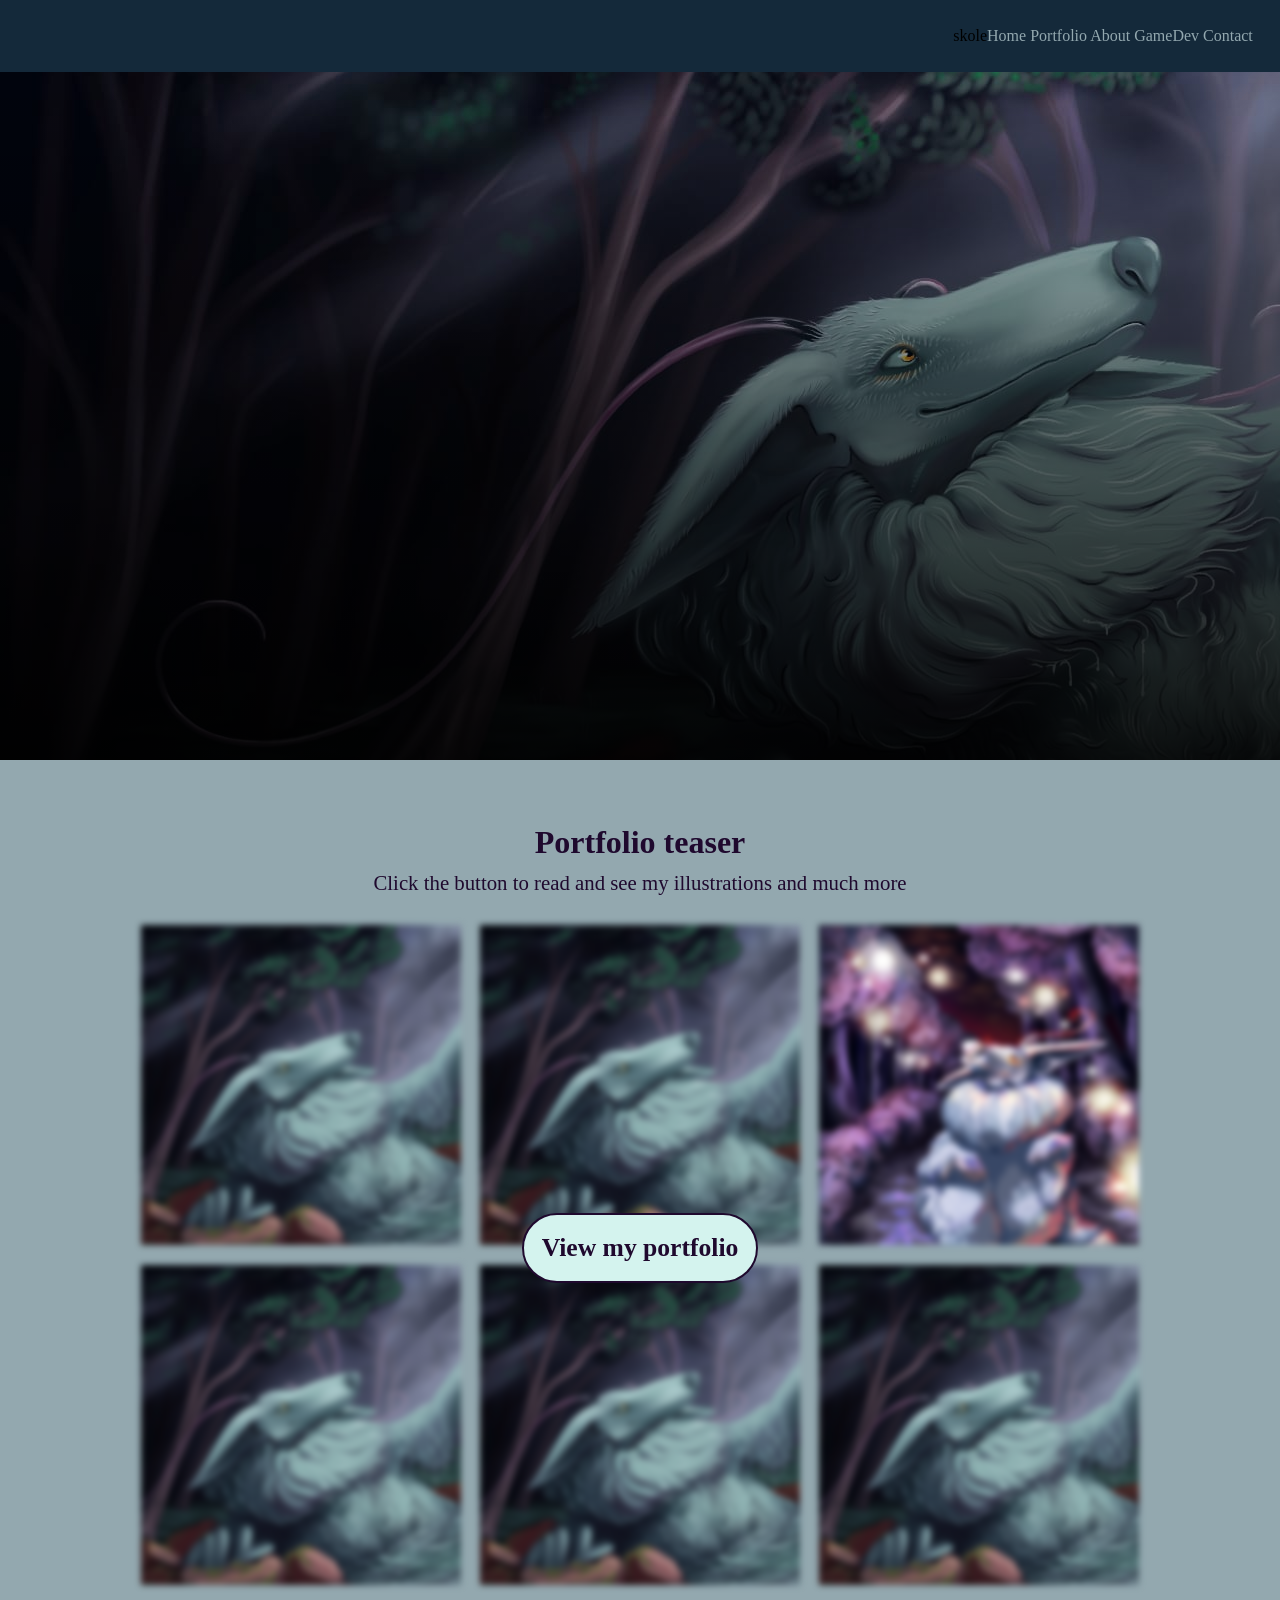
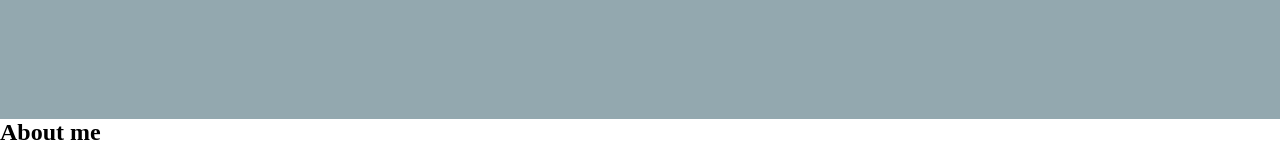
==== index.html @ 154c11fb "Merge remote-tracking branch 'origin/main' # Conflicts: #	index.html" ====
<!DOCTYPE html>
<html lang="en">

<head>
    <meta charset="UTF-8">
    <meta name="viewport" content="width=device-width, initial-scale=1.0">

    <title>Moijs.art</title>

    <link rel="icon" type="image/svg" href="assets/round-logo.svg">
    <link rel="stylesheet" href="stylesheet-index.css">
</head>

<body>


    <header>
<!--        <a href="index.html">-->
<!--            <img class="logo" src="assets/moijs.art%20logo%202.svg" alt="logo">-->
<!--        </a>-->
        <button class="burger" id="burger" aria-label="Open navigation">
            ☰
        </button>
<p>skole</p>
        <nav class="nav" id="nav">
            <a href="index.html">Home</a>
            <a href="portfolio.html">Portfolio</a>
            <a href="#about">About</a>
            <a href="#Dev">GameDev</a>
            <a href="#contact">Contact</a>
        </nav>
    </header>

<main>
    <section class="hero">
        <img class="hero-image" src="assets/møjs%202.jpg" alt="placeholder">
        <div class="hero-intro">
            <h1>Moijs.art</h1>

            <p>
                Quisque feugiat quam sit amet tortor auctor sodales.
                Nullam sit amet ultricies ex. Vivamus metus sapien,
                interdum a eros non, efficitur semper sapien.
                Etiam sagittis quam odio, eget vulputate nibh hendrerit at.
            </p>
        </div>

    </section>

    <section class="portfolio-container">
            <h2>Portfolio teaser</h2>
            <p>Click the button to read and see my illustrations and much more</p>



        <section class="portfolio-teaser">
                <img src="assets/møjs%202.jpg" alt="billede">
                <img src="assets/møjs%202.jpg" alt="billede">
                <img src="assets/møjs%201.jpg" alt="billede">
                <img src="assets/møjs%202.jpg" alt="billede">
                <img src="assets/møjs%202.jpg" alt="billede">
                <img src="assets/møjs%202.jpg" alt="billede">


        </section>
        <div class="grid-blur-overlay"></div>
        <a href="portfolio.html">
        <button class="portfolio-more">View my portfolio</button>
        </a>
    </section>



    <section>
        <h2>About me</h2>
    </section>
</main>

<script src="js.js"></script>

</body>
</html>
---- stylesheet-index.css ----
:root{
    --primary-nav-color: #d0ece9;
    --light-bg-color: #93a8af;
    --primary-tekst-color: #c4e3e0;
    --primary-hover-color: #ef9536;
    --primary-dark-tekst-color: #1f092e;
    --dark-bg-color: #14293a;
}
* {
    margin: 0;
    padding: 0;
    box-sizing: border-box;
}
body{
    overflow-x: hidden;
    width: 100%;
}

/*header {*/
/*    min-height: 2rem;*/

/*    !*position: sticky;*!*/

/*    top: 0;*/
/*    z-index: 10;*/

/*    gap: clamp(1rem, 2.5vw, 2.5rem);*/
/*    display: flex;*/
/*    justify-content: space-between;*/
/*    align-items: center;*/

/*    padding: 0 2rem;*/
/*    background-color: #14293a;*/
/*}*/

/*.logo{*/
/*    display: flex;*/
/*    justify-self: center;*/

/*    width: 8vw;*/
/*    transition: opacity 0.3s ease;*/
/*    */
/*}*/
/*.logo:hover {*/
/*    filter: drop-shadow(0 0 2px rgb(193, 6, 193));*/
/*}*/

    /*nav {*/
    /*    gap: 2rem;*/
    /*    padding: 2rem;*/
    /*}*/

    /*nav a {*/

    /*    min-width: 2rem;*/
    /*    height: 50%;*/

    /*    color: var(--primary-tekst-color);*/
    /*    text-decoration: none;*/
    /*    font-size: clamp(18px, 5vw, 30px);*/
    /*    font-family: Gaegu;*/
    /*}*/
    /*.nav a:hover {*/
    /*    color: var(--primary-hover-color);*/
    /*    transform: scale(1.2);*/
    /*}*/
header{
    display: flex;
    justify-content: end;
    align-items: center;

    background-color: var(--dark-bg-color);
    padding: 1.7rem;
}
.nav a{
    text-decoration: none;
    color: #93a8af;
}
    .burger {
        display: none;

        border: none;
        background: transparent;

        padding: 0.5rem;

        font-size: clamp(25px, 6vw, 40px);
        color: var(--primary-dark-tekst-color);

        cursor: pointer;
    }

.hero {
    position: relative;
    overflow: hidden;

    display: flex;
    align-items: center;

    height: 43rem;
}
.hero::before {
    content: "";
    position: absolute;
    inset: 0;
    background: linear-gradient(
            to top,
            rgba(0, 0, 0, 0.91),
            rgba(0, 0, 0, 0.51),
            transparent
    );
}
.hero{
    background-image: url("assets/møjs 2.jpg");

    width: 100%;
    background-position: center;
    background-size: cover;
    background-attachment: fixed;

}

    .hero-intro {

        z-index: 2;
        max-width: 700px;

        display: flex;
        flex-direction: column;
        margin-top: 25%;
        margin-left: 2rem;
    }

    .hero-intro h1 {
        font-family: "Gaegu";
        font-size: clamp(35px, 10vw, 100px);
        color: var(--primary-tekst-color);
    }

    .hero-intro p {
        padding: 1rem 0 2rem 0;
        font-size: clamp(15px, 1.5vw, 50px);
        color: var(--primary-tekst-color);
        font-family: Tahoma;
    }

.portfolio-container {
    position: relative;
    display: flex;
    flex-direction: column;
    align-items: center;
    background-color: var(--light-bg-color);

    padding: clamp(1rem, 5vw, 5rem);

    z-index: 2;
}
.portfolio-container h2 {
    display: block;
    font-size: 2em;
    margin: 0 0 10px 0;

    font-family: Tahoma;
    color: var(--primary-dark-tekst-color);
}
.portfolio-container p {
    margin: 0 0 30px 0;
    font-size: 1.3em;
    color: var(--primary-dark-tekst-color);
    font-family: Gaegu;
}
    .portfolio-teaser {
        display: grid;

        filter: blur(3px);

        grid-template-columns: repeat(3, minmax(0, 1fr));
        width: min(78vw, 1200px);
        gap: clamp(0.5rem, 1.5vw, 1.5rem);
    }

    .portfolio-teaser img {
        display: flex;
        flex-wrap: wrap;

        aspect-ratio: 1 / 1;

        width: 100%;
        height: 100%;
        object-fit: cover;
        grid-column: span 1;
    }
.portfolio-more{
    position: relative;
    bottom: 29vw;

    color: var(--primary-dark-tekst-color);
    background-color: #d4f3ee;

    font-size: clamp(1rem, 2vw, 2rem);
    font-family: Tahoma;
    font-weight: bold;

    padding: clamp(1rem, 2vh, 2rem);
    border-radius: 50px;
    border: 2px solid rgb(31, 9, 46);

    cursor: pointer;
}
.portfolio-more:hover{
    transform: scale(1.1);
    transition: transform 0.2s ease;
    color: var(--primary-hover-color);
}

.fill-about{
    background-color: var(--dark-bg-color);
}

.about-container{
    position: relative;
    display: grid;
    grid-template-columns: repeat(2, minmax(0, 1fr));
    width: min(100vw);

    padding: clamp(1rem, 5vw, 10rem);
    border-color: var(--dark-bg-color);
    place-items: center;

    z-index: 5;
}
.about-container img{
    height: clamp(70px, 25vw, 500px);
    margin: 2rem;
 }
.about-me {
    align-self: start;
}

.about-me h2{
    font-size: 3vw;
    font-family: Tahoma;
    text-align: center;
    margin-bottom: 2rem;

    color: var(--primary-nav-color);
}
.about-me p{
    font-size: 2vw;
}

/*Mobil*/
@media (max-width: 600px) {
    header {
        position: sticky;
        top: 0;
    }

    .burger {
        display: block;
        color: var(--primary-tekst-color);

    }

    .nav {
        display: none;

        position: absolute;
        top: 100%;
        right: 0;

        flex-direction: column;
        gap: 0;

        width: 3rem;
        padding: 0.5rem;

        background-color: var(--dark-bg-color);
    }

    .nav.active {
        display: flex;
        padding: 15px;
        border-radius: 100px 0 100px 100px;
    }

    .nav a {
        width: 100%;
        padding: 0.75rem;
        margin: 2px 0;
    }
    .nav a:hover {
        background-color: transparent;
        color: var(--primary-hover-color);
        transform: scale(1.5);
    }

    .hero{
    }

    .hero-intro p{
        padding: 1rem 1.5rem 2.5rem 0;
        font-size: clamp(10px, 5vw, 20px);
    }
    .portfolio-container h2{
        margin: 30px 0 10px 0;
        text-align: center;
    }
    .portfolio-teaser{
        grid-template-columns: 1fr 1fr;
        grid-template-rows: auto;
        width: 100%;
        gap: 10px;
    }
    .portfolio-container p{
        text-align: center;
    }

    .portfolio-more{
        position: relative;
        bottom: 72vw;
        font-size: 5vw;
        padding: 15px 25px;
    }
}

/*TABLET AND UP*/
@media (min-width: 601px) and (max-width: 900px){


}
@media (min-width: 900px) and (max-width: 1050px){

}
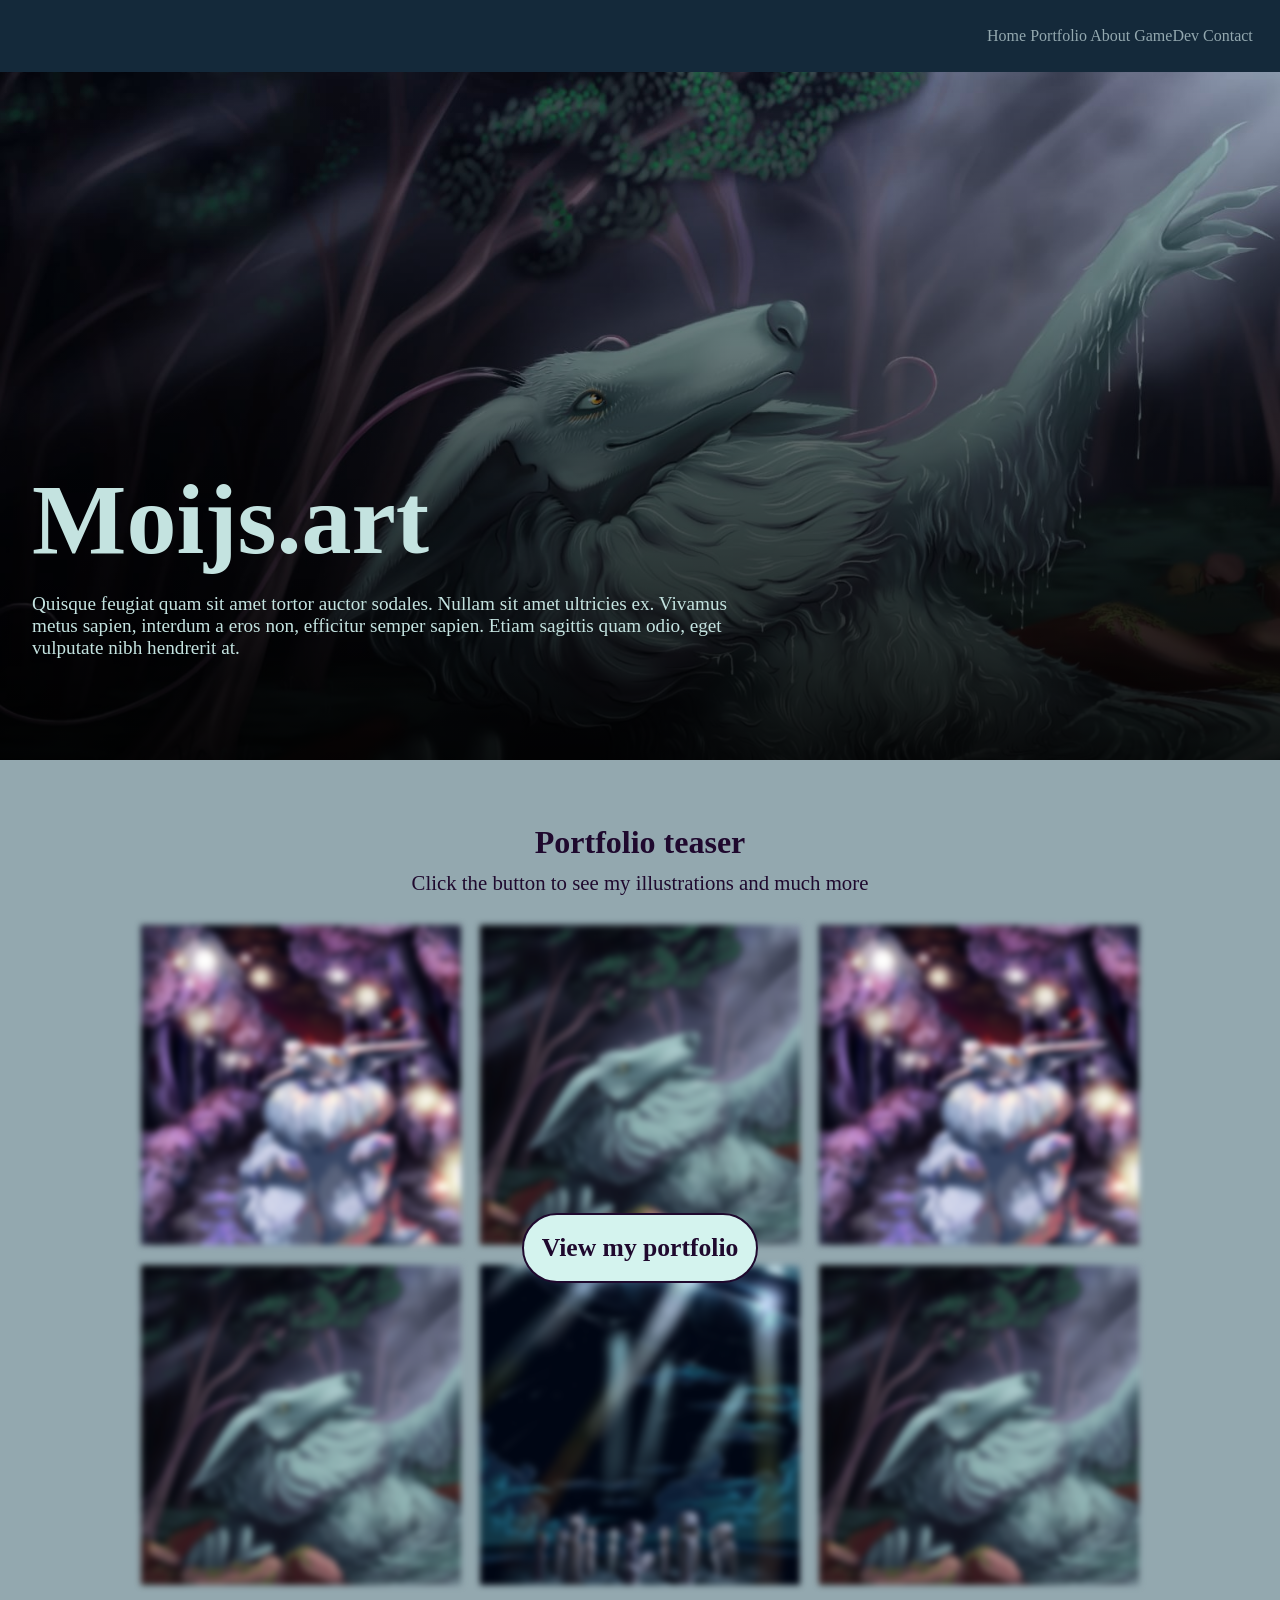
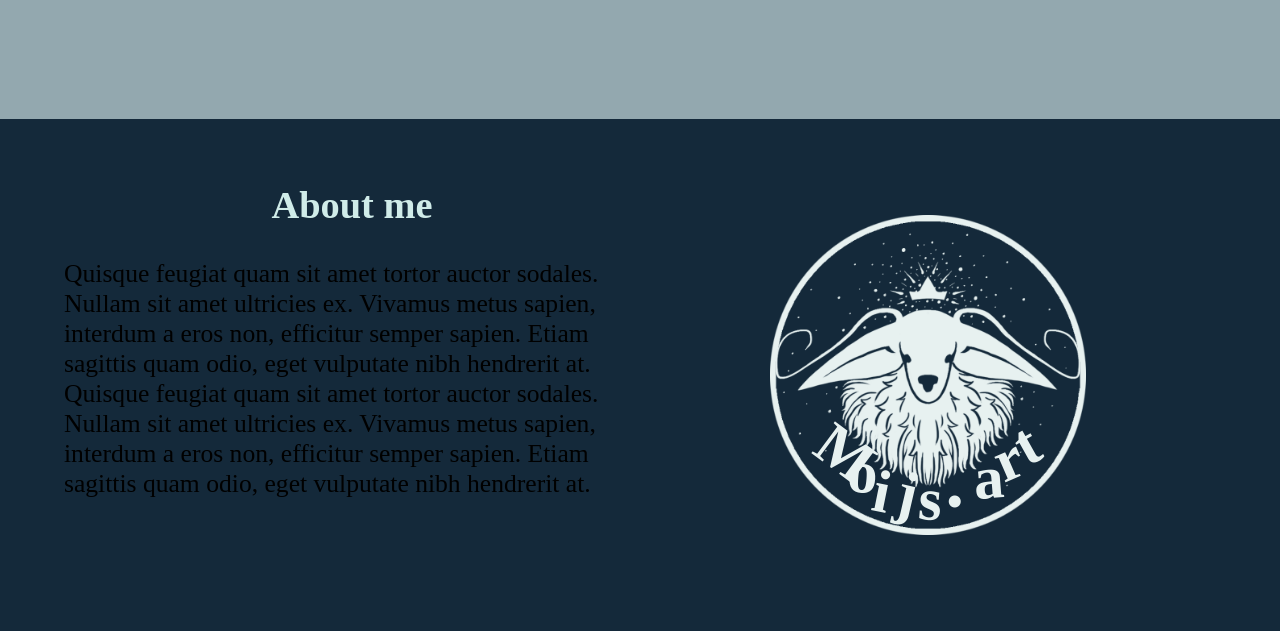
==== commit 8633b22b: "fixed it - restart fra hero og header" ====
--- a/index.html
+++ b/index.html
@@ -7,33 +7,33 @@
 
     <title>Moijs.art</title>
 
-    <link rel="icon" type="image/svg" href="assets/round-logo.svg">
+    <link rel="icon" type="image/svg" href="assets/moijs.art%20logo%202.svg">
     <link rel="stylesheet" href="stylesheet-index.css">
 </head>
 
 <body>
 
 
-    <header>
-<!--        <a href="index.html">-->
-<!--            <img class="logo" src="assets/moijs.art%20logo%202.svg" alt="logo">-->
-<!--        </a>-->
-        <button class="burger" id="burger" aria-label="Open navigation">
-            ☰
-        </button>
-<p>skole</p>
-        <nav class="nav" id="nav">
-            <a href="index.html">Home</a>
-            <a href="portfolio.html">Portfolio</a>
-            <a href="#about">About</a>
-            <a href="#Dev">GameDev</a>
-            <a href="#contact">Contact</a>
-        </nav>
-    </header>
+<header>
+    <!--        <a href="index.html">-->
+    <!--            <img class="logo" src="assets/moijs.art%20logo%202.svg" alt="logo">-->
+    <!--        </a>-->
+    <button class="burger" id="burger" aria-label="Open navigation">
+        ☰
+    </button>
+
+    <nav class="nav" id="nav">
+        <a href="index.html">Home</a>
+        <a href="portfolio.html">Portfolio</a>
+        <a href="#about">About</a>
+        <a href="#Dev">GameDev</a>
+        <a href="#contact">Contact</a>
+    </nav>
+</header>
 
 <main>
+
     <section class="hero">
-        <img class="hero-image" src="assets/møjs%202.jpg" alt="placeholder">
         <div class="hero-intro">
             <h1>Moijs.art</h1>
 
@@ -44,37 +44,57 @@
                 Etiam sagittis quam odio, eget vulputate nibh hendrerit at.
             </p>
         </div>
-
     </section>
 
     <section class="portfolio-container">
-            <h2>Portfolio teaser</h2>
-            <p>Click the button to read and see my illustrations and much more</p>
+        <h2>Portfolio teaser</h2>
+        <p>Click the button to see my illustrations and much more</p>
 
 
 
         <section class="portfolio-teaser">
-                <img src="assets/møjs%202.jpg" alt="billede">
-                <img src="assets/møjs%202.jpg" alt="billede">
-                <img src="assets/møjs%201.jpg" alt="billede">
-                <img src="assets/møjs%202.jpg" alt="billede">
-                <img src="assets/møjs%202.jpg" alt="billede">
-                <img src="assets/møjs%202.jpg" alt="billede">
+            <img src="portfolie/møjs%201.jpg" alt="billede">
+            <img src="portfolie/møjs%202.jpg" alt="billede">
+            <img src="portfolie/møjs%201.jpg" alt="billede">
+            <img src="portfolie/møjs%202.jpg" alt="billede">
+            <img src="portfolie/ufo-dode.jpg" alt="billede">
+            <img src="portfolie/møjs%202.jpg" alt="billede">
 
 
         </section>
-        <div class="grid-blur-overlay"></div>
+
         <a href="portfolio.html">
-        <button class="portfolio-more">View my portfolio</button>
+            <button class="portfolio-more">View my portfolio</button>
         </a>
     </section>
 
+    <div class="fill-about">
+        <section class="about-container">
+            <hgroup class="about-me">
+                <h2>About me</h2>
+                <p>Quisque feugiat quam sit amet tortor auctor sodales.
+                    Nullam sit amet ultricies ex. Vivamus metus sapien,
+                    interdum a eros non, efficitur semper sapien.
+                    Etiam sagittis quam odio, eget vulputate nibh hendrerit at.
 
+                    Quisque feugiat quam sit amet tortor auctor sodales.
+                    Nullam sit amet ultricies ex. Vivamus metus sapien,
+                    interdum a eros non, efficitur semper sapien.
+                    Etiam sagittis quam odio, eget vulputate nibh hendrerit at.
+                </p>
+            </hgroup>
 
-    <section>
-        <h2>About me</h2>
-    </section>
+            <img src="assets/moijs.art%20logo%202.svg" alt="me">
+
+        </section>
+    </div>
 </main>
+
+<!--<footer>-->
+<!--    <a href="index.html" class="logo">-->
+<!--        <span>Moijs.art</span>-->
+<!--    </a>-->
+<!--</footer>-->
 
 <script src="js.js"></script>
 
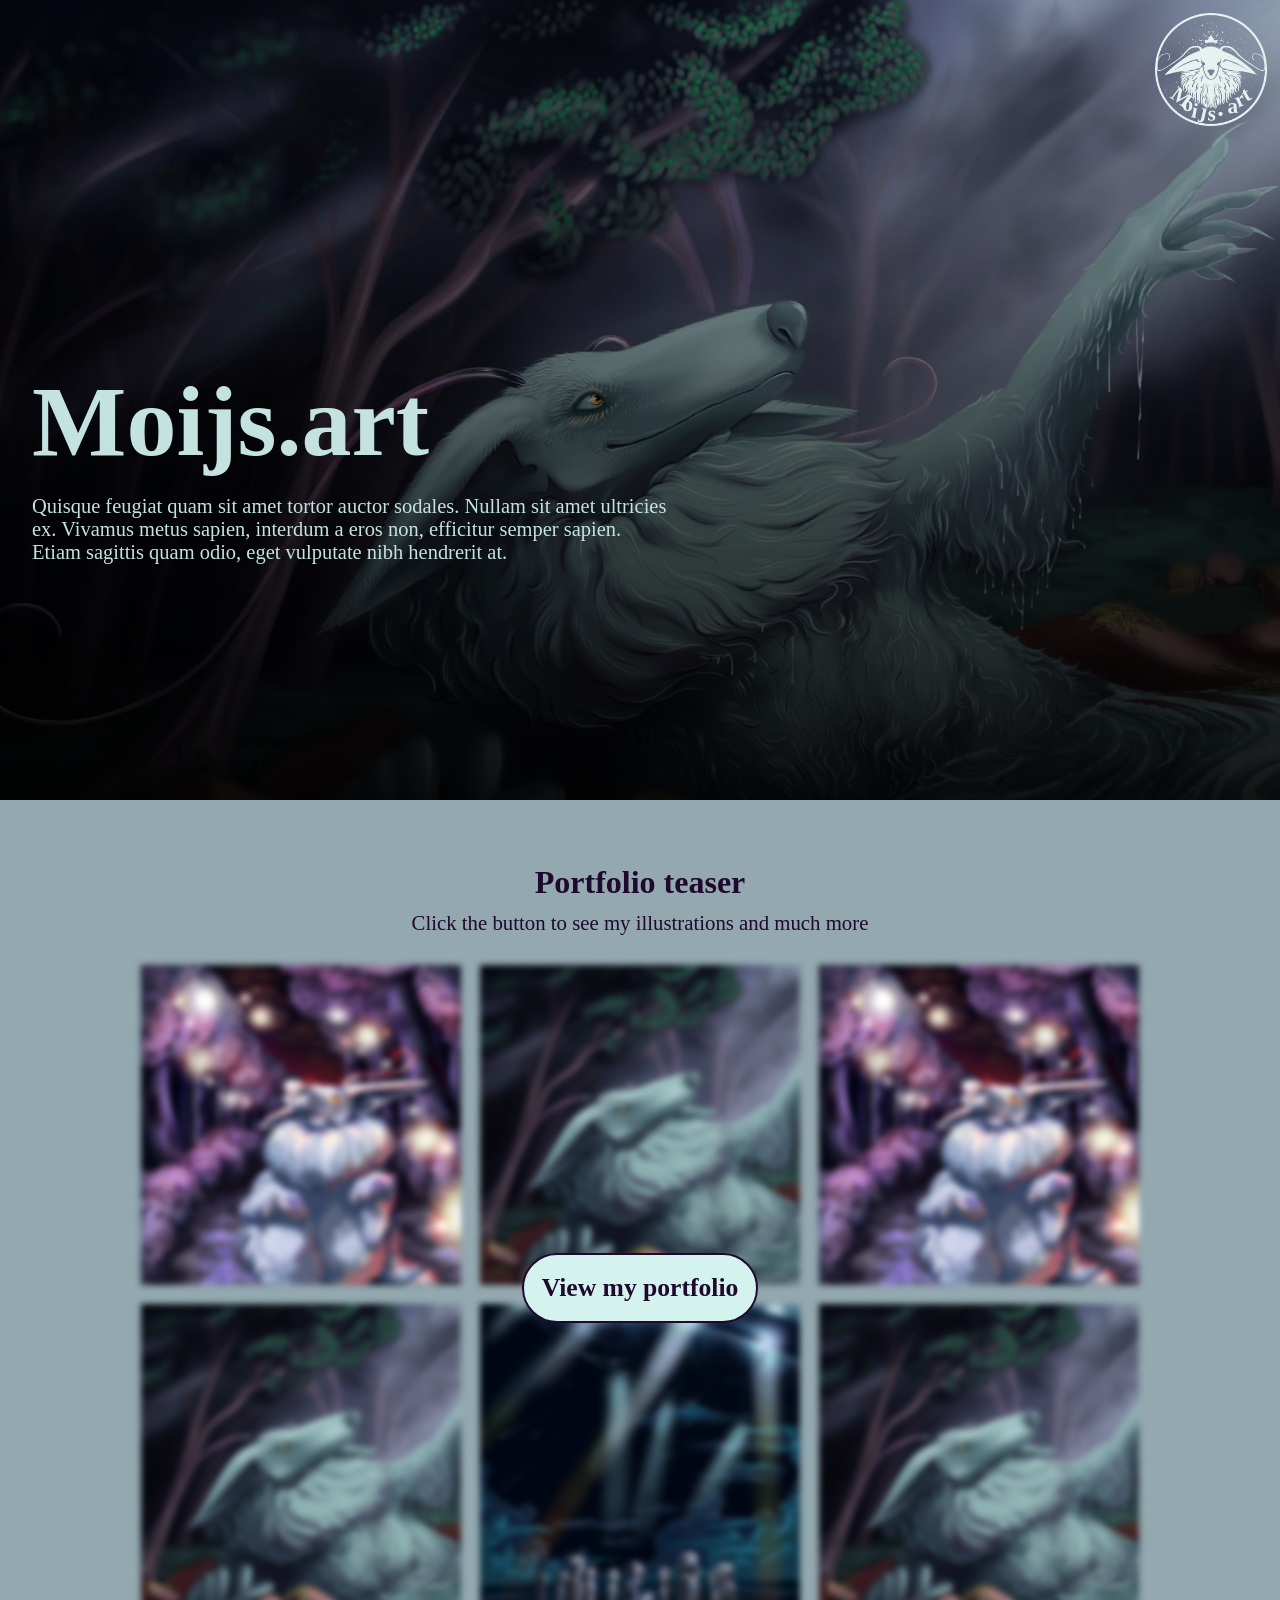
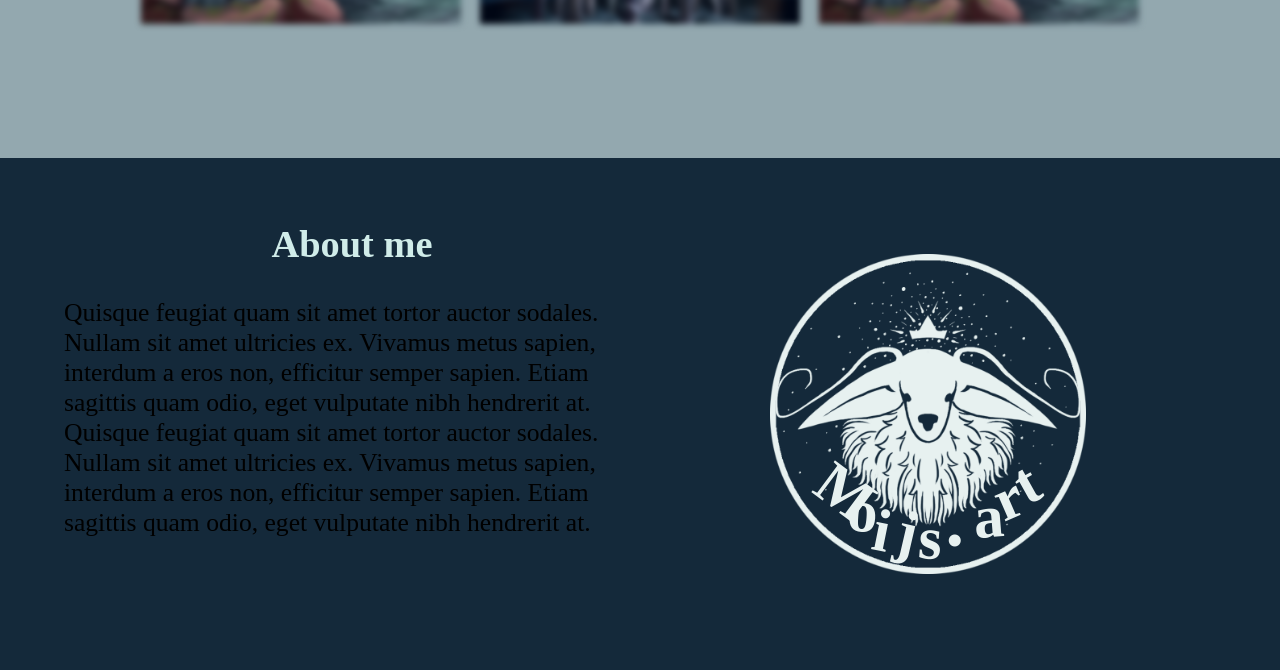
==== commit 44f1c0fb: "eksperiment med logo-js Eksperimentere med logo og fold ud menubar i js, er ikke tilfreds med naviga" ====
--- a/index.html
+++ b/index.html
@@ -13,22 +13,24 @@
 
 <body>
 
+<header>
 
-<header>
-    <!--        <a href="index.html">-->
-    <!--            <img class="logo" src="assets/moijs.art%20logo%202.svg" alt="logo">-->
-    <!--        </a>-->
-    <button class="burger" id="burger" aria-label="Open navigation">
-        ☰
+    <button class="logo-button" id="logoButton" aria-label="Open navigation" aria-expanded="false">
+        <img
+                class="logo"
+                src="assets/moijs.art%20logo%202.svg"
+                alt="Moijs.art logo"
+        >
     </button>
 
     <nav class="nav" id="nav">
         <a href="index.html">Home</a>
+        <a href="#about">About</a>
         <a href="portfolio.html">Portfolio</a>
-        <a href="#about">About</a>
         <a href="#Dev">GameDev</a>
         <a href="#contact">Contact</a>
     </nav>
+
 </header>
 
 <main>
--- a/stylesheet-index.css
+++ b/stylesheet-index.css
@@ -15,80 +15,97 @@
     overflow-x: hidden;
     width: 100%;
 }
-
-/*header {*/
-/*    min-height: 2rem;*/
-
-/*    !*position: sticky;*!*/
-
-/*    top: 0;*/
-/*    z-index: 10;*/
-
-/*    gap: clamp(1rem, 2.5vw, 2.5rem);*/
-/*    display: flex;*/
-/*    justify-content: space-between;*/
-/*    align-items: center;*/
-
-/*    padding: 0 2rem;*/
-/*    background-color: #14293a;*/
-/*}*/
-
-/*.logo{*/
-/*    display: flex;*/
-/*    justify-self: center;*/
-
-/*    width: 8vw;*/
-/*    transition: opacity 0.3s ease;*/
-/*    */
-/*}*/
-/*.logo:hover {*/
-/*    filter: drop-shadow(0 0 2px rgb(193, 6, 193));*/
-/*}*/
-
-    /*nav {*/
-    /*    gap: 2rem;*/
-    /*    padding: 2rem;*/
-    /*}*/
-
-    /*nav a {*/
-
-    /*    min-width: 2rem;*/
-    /*    height: 50%;*/
-
-    /*    color: var(--primary-tekst-color);*/
-    /*    text-decoration: none;*/
-    /*    font-size: clamp(18px, 5vw, 30px);*/
-    /*    font-family: Gaegu;*/
-    /*}*/
-    /*.nav a:hover {*/
-    /*    color: var(--primary-hover-color);*/
-    /*    transform: scale(1.2);*/
-    /*}*/
-header{
+header {
+    position: absolute;
     display: flex;
     justify-content: end;
-    align-items: center;
-
+    top: 0;
+    left: 0;
+
+    width: 100%;
+    height: 100px;
+
+    background-color: transparent;
+
+    z-index: 100;
+
+}
+
+.logo-button {
+    position: fixed;
+    top: 0.8rem;
+    right: 0.8rem;
+
+    background: none;
+    border: none;
+    padding: 0;
+
+    cursor: pointer;
+
+    z-index: 100;
+}
+
+.logo {
+    width: 7rem;
+    display: block;
+
+    transition: transform 0.2s ease, filter 0.2s ease;
+}
+
+.logo-button:hover .logo {
+    transform: scale(1.1);
+
+    filter: drop-shadow(0 0 5px rgb(193, 6, 193));
+}
+.nav {
+    position: fixed;
+    display: flex;
+    flex-direction: column;
+    gap: 0;
     background-color: var(--dark-bg-color);
-    padding: 1.7rem;
-}
-.nav a{
+    width: 250px;
+    border-radius: 15px 0 180px 15px;
+    overflow: hidden;
+
+    max-height: 0;
+    opacity: 0;
+
+    transition:
+            max-height 0.4s ease,
+            opacity 0.3s ease;
+}
+
+.nav.active {
+    max-height: 500px;
+    opacity: 1;
+    border-bottom: 2px solid;
+    border-left: 2px solid;
+    border-color: var(--primary-hover-color);
+}
+
+.nav a {
+    display: block;
+
+    color: var(--primary-tekst-color);
     text-decoration: none;
-    color: #93a8af;
-}
-    .burger {
-        display: none;
-
-        border: none;
-        background: transparent;
-
-        padding: 0.5rem;
-
-        font-size: clamp(25px, 6vw, 40px);
-        color: var(--primary-dark-tekst-color);
-
-        cursor: pointer;
-    }
+
+    font-size: 2rem;
+    font-family: Gaegu;
+
+    padding: 1rem 1.5rem;
+
+    transition:
+            background-color 0.2s ease,
+            color 0.2s ease;
+}
+
+
+.nav a:hover {
+    color: var(--primary-hover-color);
+
+
+    background-color: rgba(255, 255, 255, 0.08);
+}
 
 .hero {
     position: relative;
@@ -97,7 +114,7 @@
     display: flex;
     align-items: center;
 
-    height: 43rem;
+    height: 50rem;
 }
 .hero::before {
     content: "";
@@ -117,7 +134,6 @@
     background-position: center;
     background-size: cover;
     background-attachment: fixed;
-
 }
 
     .hero-intro {
@@ -127,19 +143,19 @@
 
         display: flex;
         flex-direction: column;
-        margin-top: 25%;
+        margin-top: 10rem;
         margin-left: 2rem;
     }
 
     .hero-intro h1 {
         font-family: "Gaegu";
-        font-size: clamp(35px, 10vw, 100px);
+        font-size: clamp(35px, 12vw, 100px);
         color: var(--primary-tekst-color);
     }
 
     .hero-intro p {
-        padding: 1rem 0 2rem 0;
-        font-size: clamp(15px, 1.5vw, 50px);
+        padding: 1rem 4rem 2rem 0;
+        font-size: clamp(15px, 1.6vw, 50px);
         color: var(--primary-tekst-color);
         font-family: Tahoma;
     }
@@ -159,6 +175,7 @@
     display: block;
     font-size: 2em;
     margin: 0 0 10px 0;
+    text-align: center;
 
     font-family: Tahoma;
     color: var(--primary-dark-tekst-color);
@@ -168,6 +185,7 @@
     font-size: 1.3em;
     color: var(--primary-dark-tekst-color);
     font-family: Gaegu;
+    text-align: center;
 }
     .portfolio-teaser {
         display: grid;
@@ -224,7 +242,6 @@
     width: min(100vw);
 
     padding: clamp(1rem, 5vw, 10rem);
-    border-color: var(--dark-bg-color);
     place-items: center;
 
     z-index: 5;
@@ -251,51 +268,8 @@
 
 /*Mobil*/
 @media (max-width: 600px) {
-    header {
-        position: sticky;
-        top: 0;
-    }
-
-    .burger {
-        display: block;
-        color: var(--primary-tekst-color);
-
-    }
-
-    .nav {
-        display: none;
-
-        position: absolute;
-        top: 100%;
-        right: 0;
-
-        flex-direction: column;
-        gap: 0;
-
-        width: 3rem;
-        padding: 0.5rem;
-
-        background-color: var(--dark-bg-color);
-    }
-
-    .nav.active {
-        display: flex;
-        padding: 15px;
-        border-radius: 100px 0 100px 100px;
-    }
-
-    .nav a {
-        width: 100%;
-        padding: 0.75rem;
-        margin: 2px 0;
-    }
-    .nav a:hover {
-        background-color: transparent;
-        color: var(--primary-hover-color);
-        transform: scale(1.5);
-    }
-
-    .hero{
+    .hero-intro{
+
     }
 
     .hero-intro p{
@@ -325,11 +299,7 @@
 }
 
 /*TABLET AND UP*/
-@media (min-width: 601px) and (max-width: 900px){
-
-
-}
-@media (min-width: 900px) and (max-width: 1050px){
-
-}
-
+@media (min-width: 601px) and (max-width: 900px) {
+
+}
+
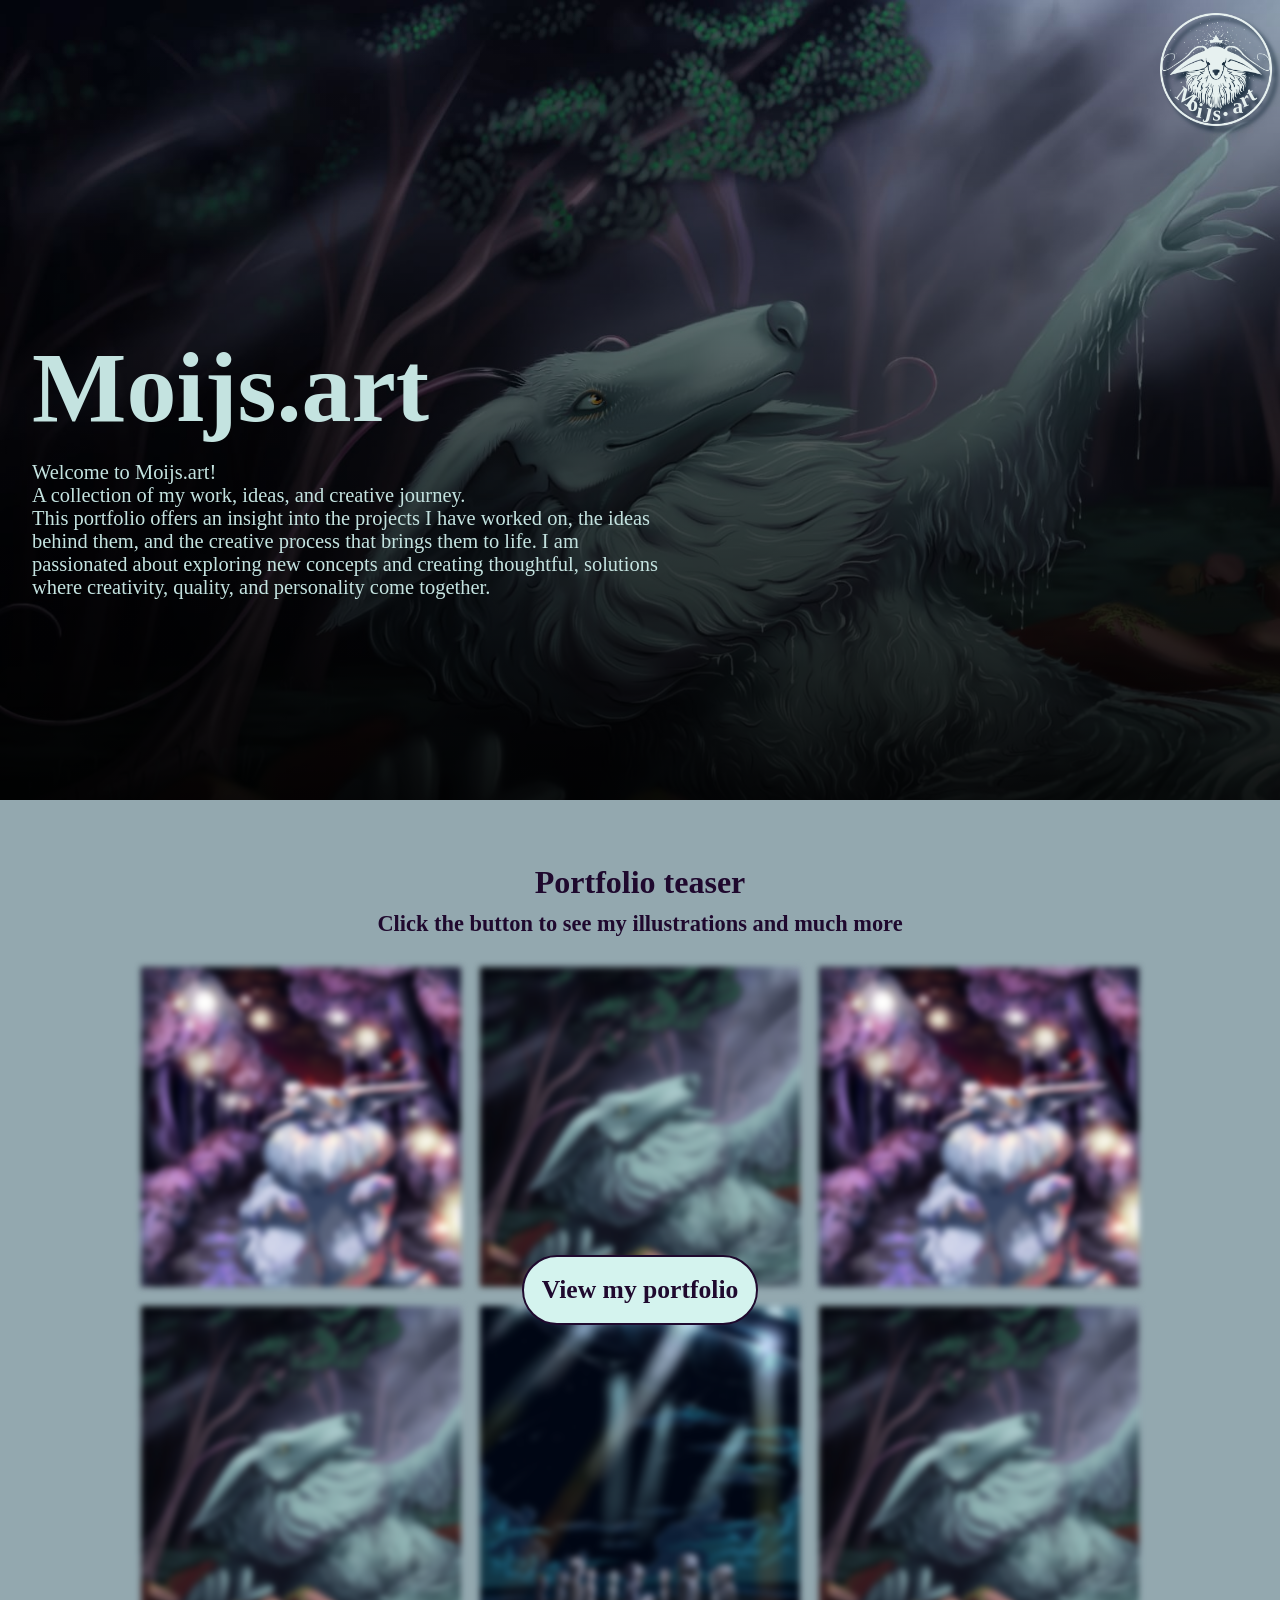
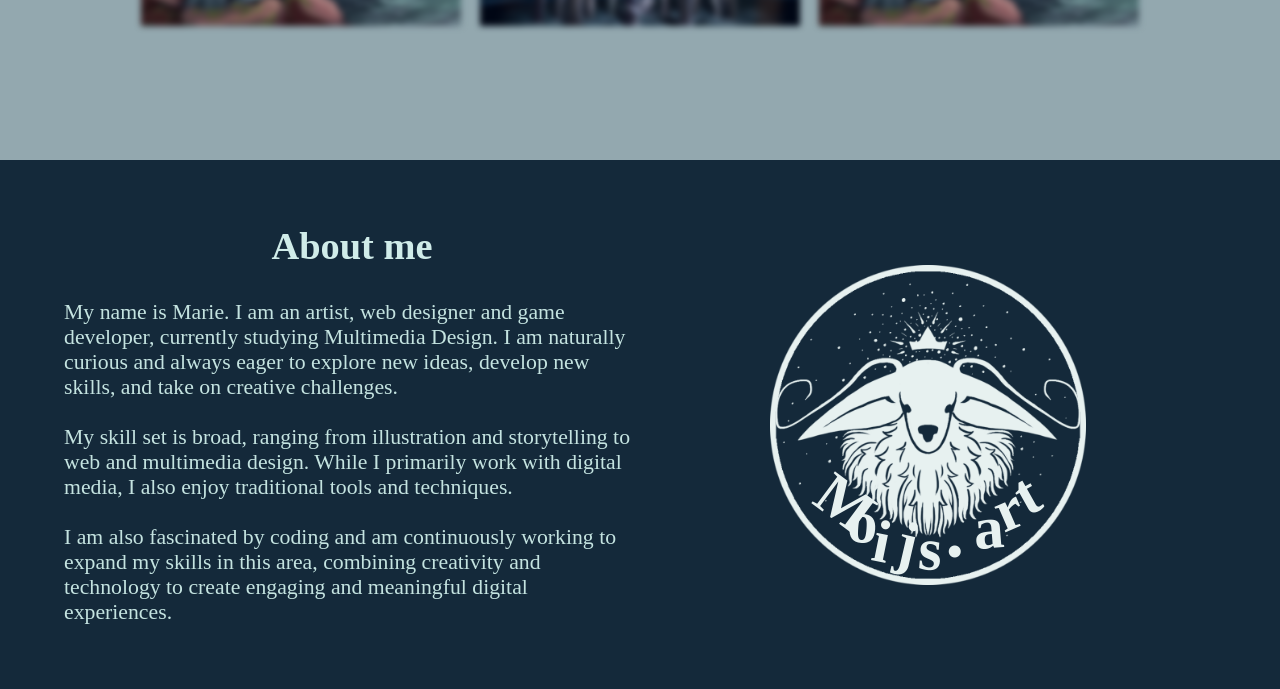
==== commit 9e2fac08: "about me - responsiv (D.9/9-2026) logo js virker + tekst på hero og about me på landingpage er sat i" ====
--- a/index.html
+++ b/index.html
@@ -40,10 +40,12 @@
             <h1>Moijs.art</h1>
 
             <p>
-                Quisque feugiat quam sit amet tortor auctor sodales.
-                Nullam sit amet ultricies ex. Vivamus metus sapien,
-                interdum a eros non, efficitur semper sapien.
-                Etiam sagittis quam odio, eget vulputate nibh hendrerit at.
+                Welcome to Moijs.art! <br>
+                A collection of my work, ideas, and creative journey. <br>
+                This portfolio offers an insight into the projects I have worked on,
+                the ideas behind them, and the creative process that brings them to life.
+                I am passionated about exploring new concepts and creating thoughtful,
+                solutions where creativity, quality, and personality come together.
             </p>
         </div>
     </section>
@@ -74,15 +76,20 @@
         <section class="about-container">
             <hgroup class="about-me">
                 <h2>About me</h2>
-                <p>Quisque feugiat quam sit amet tortor auctor sodales.
-                    Nullam sit amet ultricies ex. Vivamus metus sapien,
-                    interdum a eros non, efficitur semper sapien.
-                    Etiam sagittis quam odio, eget vulputate nibh hendrerit at.
+                <p>My name is Marie. I am an artist, web designer and game developer,
+                    currently studying Multimedia Design.
+                    I am naturally curious and always eager to explore new ideas,
+                    develop new skills, and take on creative challenges. <br> <br>
 
-                    Quisque feugiat quam sit amet tortor auctor sodales.
-                    Nullam sit amet ultricies ex. Vivamus metus sapien,
-                    interdum a eros non, efficitur semper sapien.
-                    Etiam sagittis quam odio, eget vulputate nibh hendrerit at.
+                    My skill set is broad, ranging from illustration and storytelling to web
+                    and multimedia design.
+                    While I primarily work with digital media,
+                    I also enjoy traditional tools and techniques.
+                    <br> <br>
+
+                    I am also fascinated by coding and am continuously working to expand my skills
+                    in this area, combining creativity and technology to create engaging
+                    and meaningful digital experiences.
                 </p>
             </hgroup>
 
--- a/stylesheet-index.css
+++ b/stylesheet-index.css
@@ -34,29 +34,30 @@
 .logo-button {
     position: fixed;
     top: 0.8rem;
-    right: 0.8rem;
+    right: 0.5rem;
 
     background: none;
     border: none;
     padding: 0;
 
     cursor: pointer;
+    filter: drop-shadow(5px 5px 2px var(--dark-bg-color));
 
     z-index: 100;
 }
-
 .logo {
     width: 7rem;
     display: block;
 
+
     transition: transform 0.2s ease, filter 0.2s ease;
 }
-
 .logo-button:hover .logo {
     transform: scale(1.1);
 
     filter: drop-shadow(0 0 5px rgb(193, 6, 193));
 }
+
 .nav {
     position: fixed;
     display: flex;
@@ -74,7 +75,6 @@
             max-height 0.4s ease,
             opacity 0.3s ease;
 }
-
 .nav.active {
     max-height: 500px;
     opacity: 1;
@@ -98,8 +98,6 @@
             background-color 0.2s ease,
             color 0.2s ease;
 }
-
-
 .nav a:hover {
     color: var(--primary-hover-color);
 
@@ -123,7 +121,7 @@
     background: linear-gradient(
             to top,
             rgba(0, 0, 0, 0.91),
-            rgba(0, 0, 0, 0.51),
+            rgba(0, 0, 0, 0.58),
             transparent
     );
 }
@@ -135,7 +133,6 @@
     background-size: cover;
     background-attachment: fixed;
 }
-
     .hero-intro {
 
         z-index: 2;
@@ -146,7 +143,6 @@
         margin-top: 10rem;
         margin-left: 2rem;
     }
-
     .hero-intro h1 {
         font-family: "Gaegu";
         font-size: clamp(35px, 12vw, 100px);
@@ -182,32 +178,32 @@
 }
 .portfolio-container p {
     margin: 0 0 30px 0;
-    font-size: 1.3em;
+    font-size: 1.4em;
+    font-weight: bold;
     color: var(--primary-dark-tekst-color);
     font-family: Gaegu;
     text-align: center;
 }
-    .portfolio-teaser {
-        display: grid;
-
-        filter: blur(3px);
-
-        grid-template-columns: repeat(3, minmax(0, 1fr));
-        width: min(78vw, 1200px);
-        gap: clamp(0.5rem, 1.5vw, 1.5rem);
-    }
-
-    .portfolio-teaser img {
-        display: flex;
-        flex-wrap: wrap;
-
-        aspect-ratio: 1 / 1;
-
-        width: 100%;
-        height: 100%;
-        object-fit: cover;
-        grid-column: span 1;
-    }
+.portfolio-teaser {
+    display: grid;
+
+    filter: blur(3px);
+
+    grid-template-columns: repeat(3, minmax(0, 1fr));
+    width: min(78vw, 1200px);
+    gap: clamp(0.5rem, 1.5vw, 1.5rem);
+}
+.portfolio-teaser img {
+    display: flex;
+    flex-wrap: wrap;
+
+    aspect-ratio: 1 / 1;
+
+    width: 100%;
+    height: 100%;
+    object-fit: cover;
+    grid-column: span 1;
+}
 .portfolio-more{
     position: relative;
     bottom: 29vw;
@@ -234,7 +230,6 @@
 .fill-about{
     background-color: var(--dark-bg-color);
 }
-
 .about-container{
     position: relative;
     display: grid;
@@ -253,7 +248,6 @@
 .about-me {
     align-self: start;
 }
-
 .about-me h2{
     font-size: 3vw;
     font-family: Tahoma;
@@ -263,19 +257,20 @@
     color: var(--primary-nav-color);
 }
 .about-me p{
-    font-size: 2vw;
+    font-size: 1.7vw;
+    color: var(--primary-tekst-color);
+    font-family: Tahoma;
 }
 
 /*Mobil*/
 @media (max-width: 600px) {
     .hero-intro{
-
-    }
-
+    }
     .hero-intro p{
         padding: 1rem 1.5rem 2.5rem 0;
         font-size: clamp(10px, 5vw, 20px);
     }
+
     .portfolio-container h2{
         margin: 30px 0 10px 0;
         text-align: center;
@@ -289,13 +284,37 @@
     .portfolio-container p{
         text-align: center;
     }
-
     .portfolio-more{
         position: relative;
         bottom: 72vw;
         font-size: 5vw;
         padding: 15px 25px;
     }
+
+.about-container{
+    display: grid;
+    grid-template-columns: 1fr;
+    padding-top: 7vw;
+    padding-bottom: 7vw;
+}
+.about-container img{
+    margin: 1rem;
+
+}
+.about-me h2{
+    font-size: clamp(1.5rem, 5.5vw, 7rem);
+    font-family: Tahoma;
+    margin-bottom: 1rem;
+
+    color: var(--primary-nav-color);
+}
+.about-me p{
+    font-size: clamp(1rem, 4vw, 5rem);
+    padding: clamp(1rem, 4vw, 5rem);
+    text-align: center;
+    color: var(--primary-tekst-color);
+    font-family: Tahoma;
+}
 }
 
 /*TABLET AND UP*/
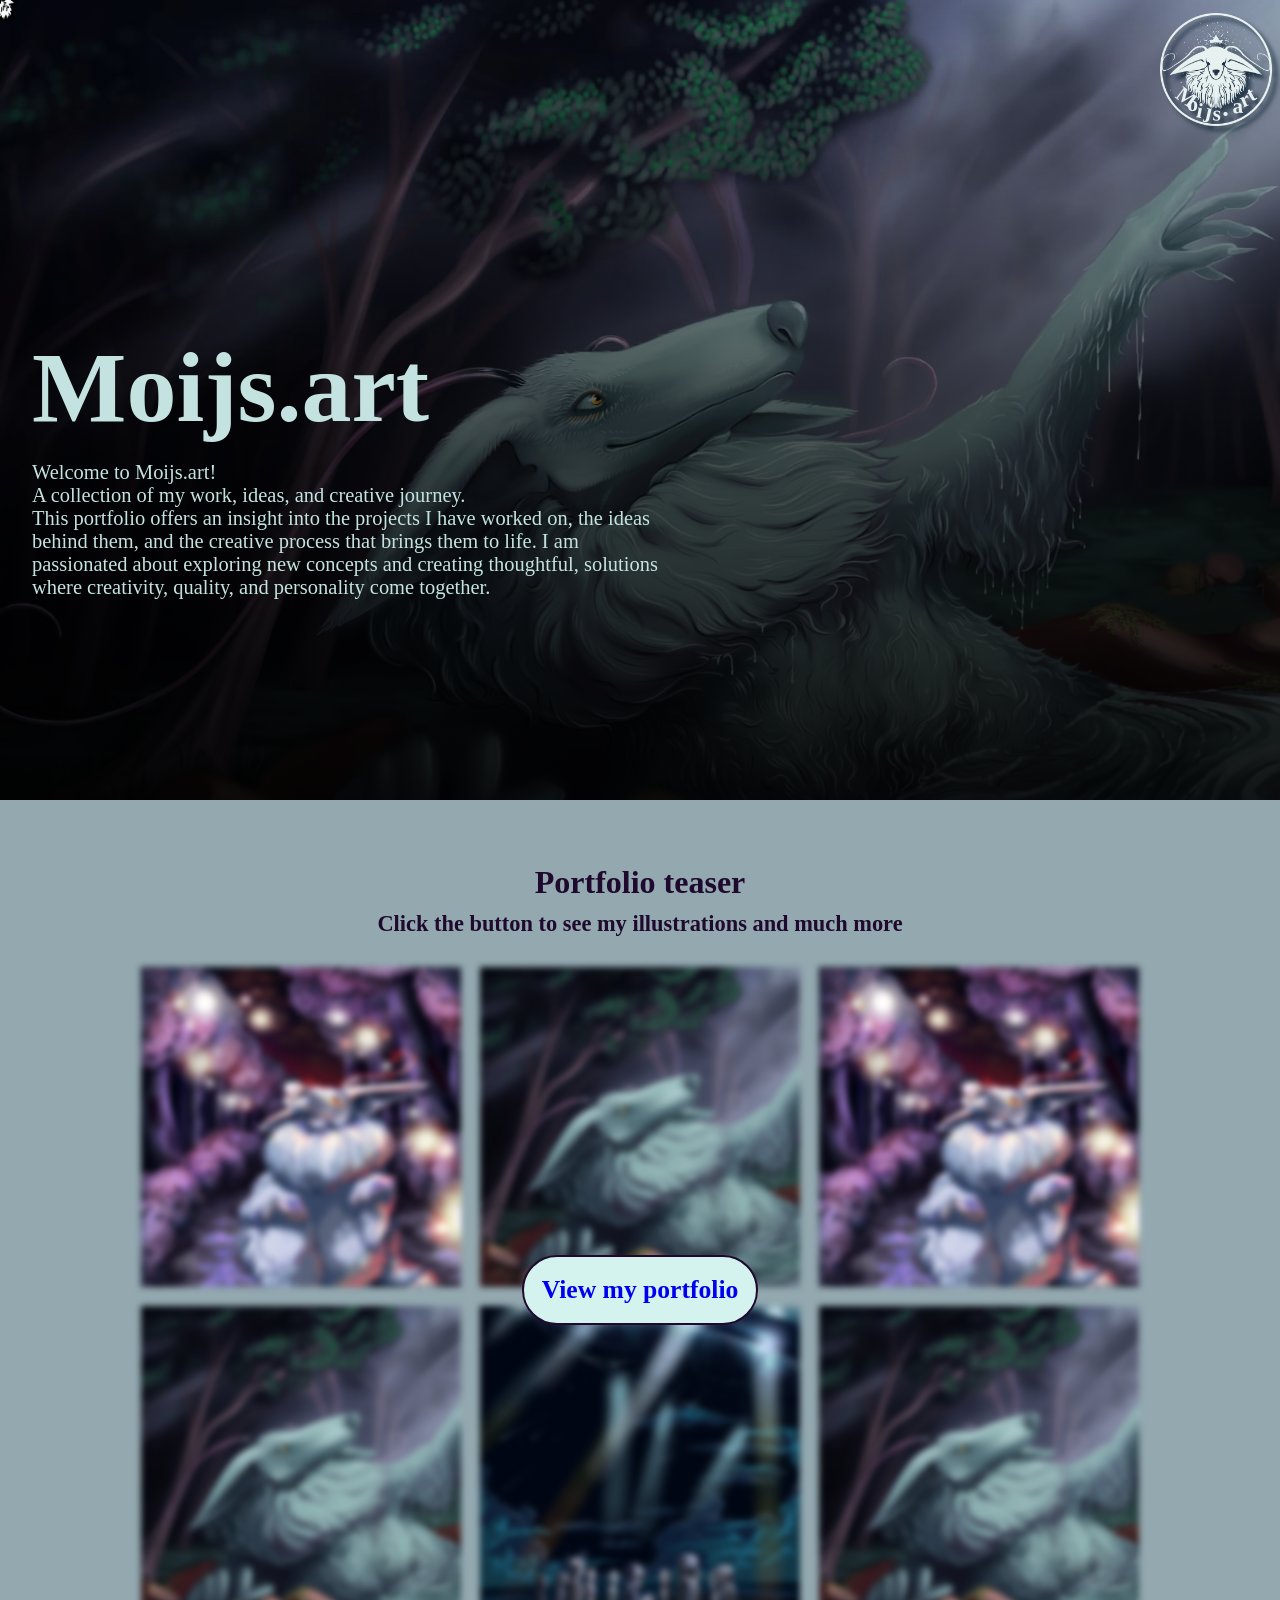
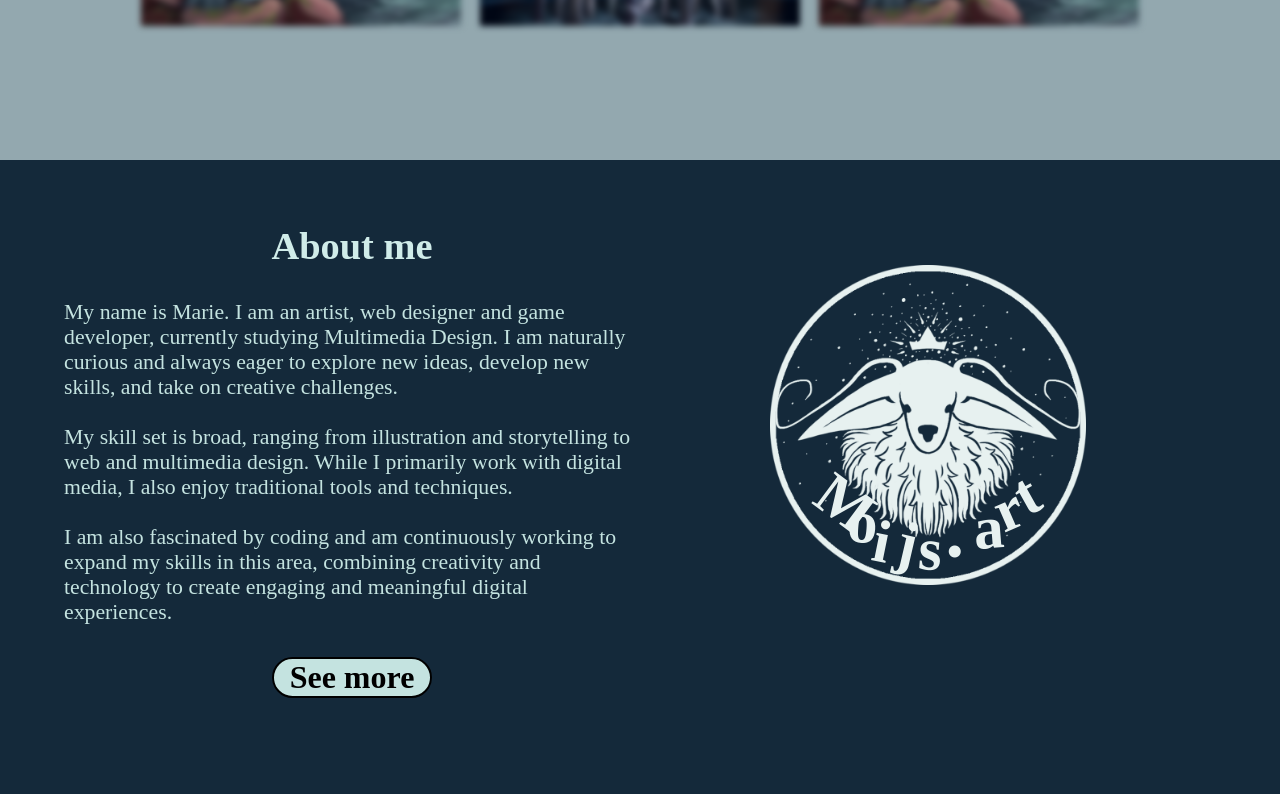
==== commit 9c357335: "js - mus 9/9-2026 see more - about knap" ====
--- a/index.html
+++ b/index.html
@@ -13,14 +13,18 @@
 
 <body>
 
+    <div class="cursor-dot"></div>
+    <div class="cursor-outline"></div>
+
 <header>
 
-    <button class="logo-button" id="logoButton" aria-label="Open navigation" aria-expanded="false">
+    <button class="logo-button" id="logoButton"
+            aria-label="Open navigation"
+            aria-expanded="false">
         <img
                 class="logo"
                 src="assets/moijs.art%20logo%202.svg"
-                alt="Moijs.art logo"
-        >
+                alt="Moijs.art logo" >
     </button>
 
     <nav class="nav" id="nav">
@@ -51,6 +55,7 @@
     </section>
 
     <section class="portfolio-container">
+
         <h2>Portfolio teaser</h2>
         <p>Click the button to see my illustrations and much more</p>
 
@@ -67,9 +72,11 @@
 
         </section>
 
-        <a href="portfolio.html">
-            <button class="portfolio-more">View my portfolio</button>
-        </a>
+        <button class="portfolio-more" >
+            <a href="portfolio.html">
+                View my portfolio
+            </a>
+        </button>
     </section>
 
     <div class="fill-about">
@@ -94,16 +101,21 @@
             </hgroup>
 
             <img src="assets/moijs.art%20logo%202.svg" alt="me">
-
+            <a href="#about">
+            <button class="see-more"> See more</button>
+            </a>
         </section>
     </div>
 </main>
 
-<!--<footer>-->
-<!--    <a href="index.html" class="logo">-->
-<!--        <span>Moijs.art</span>-->
-<!--    </a>-->
-<!--</footer>-->
+<section class="contact">
+
+</section>
+
+
+<footer>
+
+</footer>
 
 <script src="js.js"></script>
 
--- a/stylesheet-index.css
+++ b/stylesheet-index.css
@@ -11,10 +11,33 @@
     padding: 0;
     box-sizing: border-box;
 }
+
 body{
     overflow-x: hidden;
     width: 100%;
-}
+    cursor: none;
+}
+
+a, button, .clickable {
+    cursor: none;
+}
+.cursor-dot {
+    width: 34px;
+    height: 45px;
+
+    background-image: url('assets/mus.svg');
+    background-size: cover;
+    background-position: center;
+
+    position: fixed;
+    transform: translate(-50%, -50%);
+    pointer-events: none;
+    z-index: 9999;
+}
+.cursor-dot.cursor-image-hover {
+    background-image: url('assets/mus hover.svg');
+}
+
 header {
     position: absolute;
     display: flex;
@@ -28,7 +51,6 @@
     background-color: transparent;
 
     z-index: 100;
-
 }
 
 .logo-button {
@@ -40,7 +62,6 @@
     border: none;
     padding: 0;
 
-    cursor: pointer;
     filter: drop-shadow(5px 5px 2px var(--dark-bg-color));
 
     z-index: 100;
@@ -98,9 +119,14 @@
             background-color 0.2s ease,
             color 0.2s ease;
 }
-.nav a:hover {
+.nav a:hover{
     color: var(--primary-hover-color);
 
+
+    background-color: rgba(255, 255, 255, 0.08);
+}
+nav a.page-active {
+    color: var(--primary-hover-color);
 
     background-color: rgba(255, 255, 255, 0.08);
 }
@@ -217,15 +243,21 @@
 
     padding: clamp(1rem, 2vh, 2rem);
     border-radius: 50px;
-    border: 2px solid rgb(31, 9, 46);
-
-    cursor: pointer;
+    border: 2px solid var(--primary-dark-tekst-color);
 }
 .portfolio-more:hover{
     transform: scale(1.1);
     transition: transform 0.2s ease;
+}
+.portfolio-more a{
+    text-decoration: none;
+    transition: transform 0.2s ease;
+ }
+.portfolio-more a:hover{
+    transform: scale(1.1);
     color: var(--primary-hover-color);
 }
+
 
 .fill-about{
     background-color: var(--dark-bg-color);
@@ -261,6 +293,32 @@
     color: var(--primary-tekst-color);
     font-family: Tahoma;
 }
+.fill-about a{
+     text-decoration: none;
+
+ }
+.see-more{
+
+    display: flex;
+    justify-content: center;
+
+    font-family: Gaegu;
+    font-size: 2.5vw;
+    font-weight: bold;
+    background-color: var(--primary-tekst-color);
+    padding: 0 1rem 0 1rem;
+    margin: 2rem;
+
+    border-radius: 50px;
+    border: 2px solid;
+
+    z-index: 7;
+}
+.see-more:hover{
+    transform: scale(1.1);
+    transition: transform 0.2s ease;
+    color: var(--primary-hover-color);
+}
 
 /*Mobil*/
 @media (max-width: 600px) {
@@ -291,34 +349,39 @@
         padding: 15px 25px;
     }
 
-.about-container{
-    display: grid;
-    grid-template-columns: 1fr;
-    padding-top: 7vw;
-    padding-bottom: 7vw;
-}
-.about-container img{
-    margin: 1rem;
-
-}
-.about-me h2{
-    font-size: clamp(1.5rem, 5.5vw, 7rem);
-    font-family: Tahoma;
-    margin-bottom: 1rem;
-
-    color: var(--primary-nav-color);
-}
-.about-me p{
-    font-size: clamp(1rem, 4vw, 5rem);
-    padding: clamp(1rem, 4vw, 5rem);
-    text-align: center;
-    color: var(--primary-tekst-color);
-    font-family: Tahoma;
-}
+    .about-container{
+        display: grid;
+        grid-template-columns: 1fr;
+        padding-top: 7vw;
+        padding-bottom: 7vw;
+    }
+    .about-container img{
+        margin: 1rem;
+        height: clamp(70px, 40vw, 150px);
+
+
+    }
+    .about-me h2{
+        font-size: clamp(1.5rem, 5.5vw, 7rem);
+        font-family: Tahoma;
+        margin-bottom: 1rem;
+
+        color: var(--primary-nav-color);
+    }
+    .about-me p{
+        font-size: clamp(1rem, 4vw, 5rem);
+        padding: clamp(1rem, 4vw, 5rem);
+        text-align: center;
+        color: var(--primary-tekst-color);
+        font-family: Tahoma;
+    }
+    .see-more{
+        margin: 0;
+        font-size: 7vw;
+    }
 }
 
 /*TABLET AND UP*/
 @media (min-width: 601px) and (max-width: 900px) {
 
 }
-
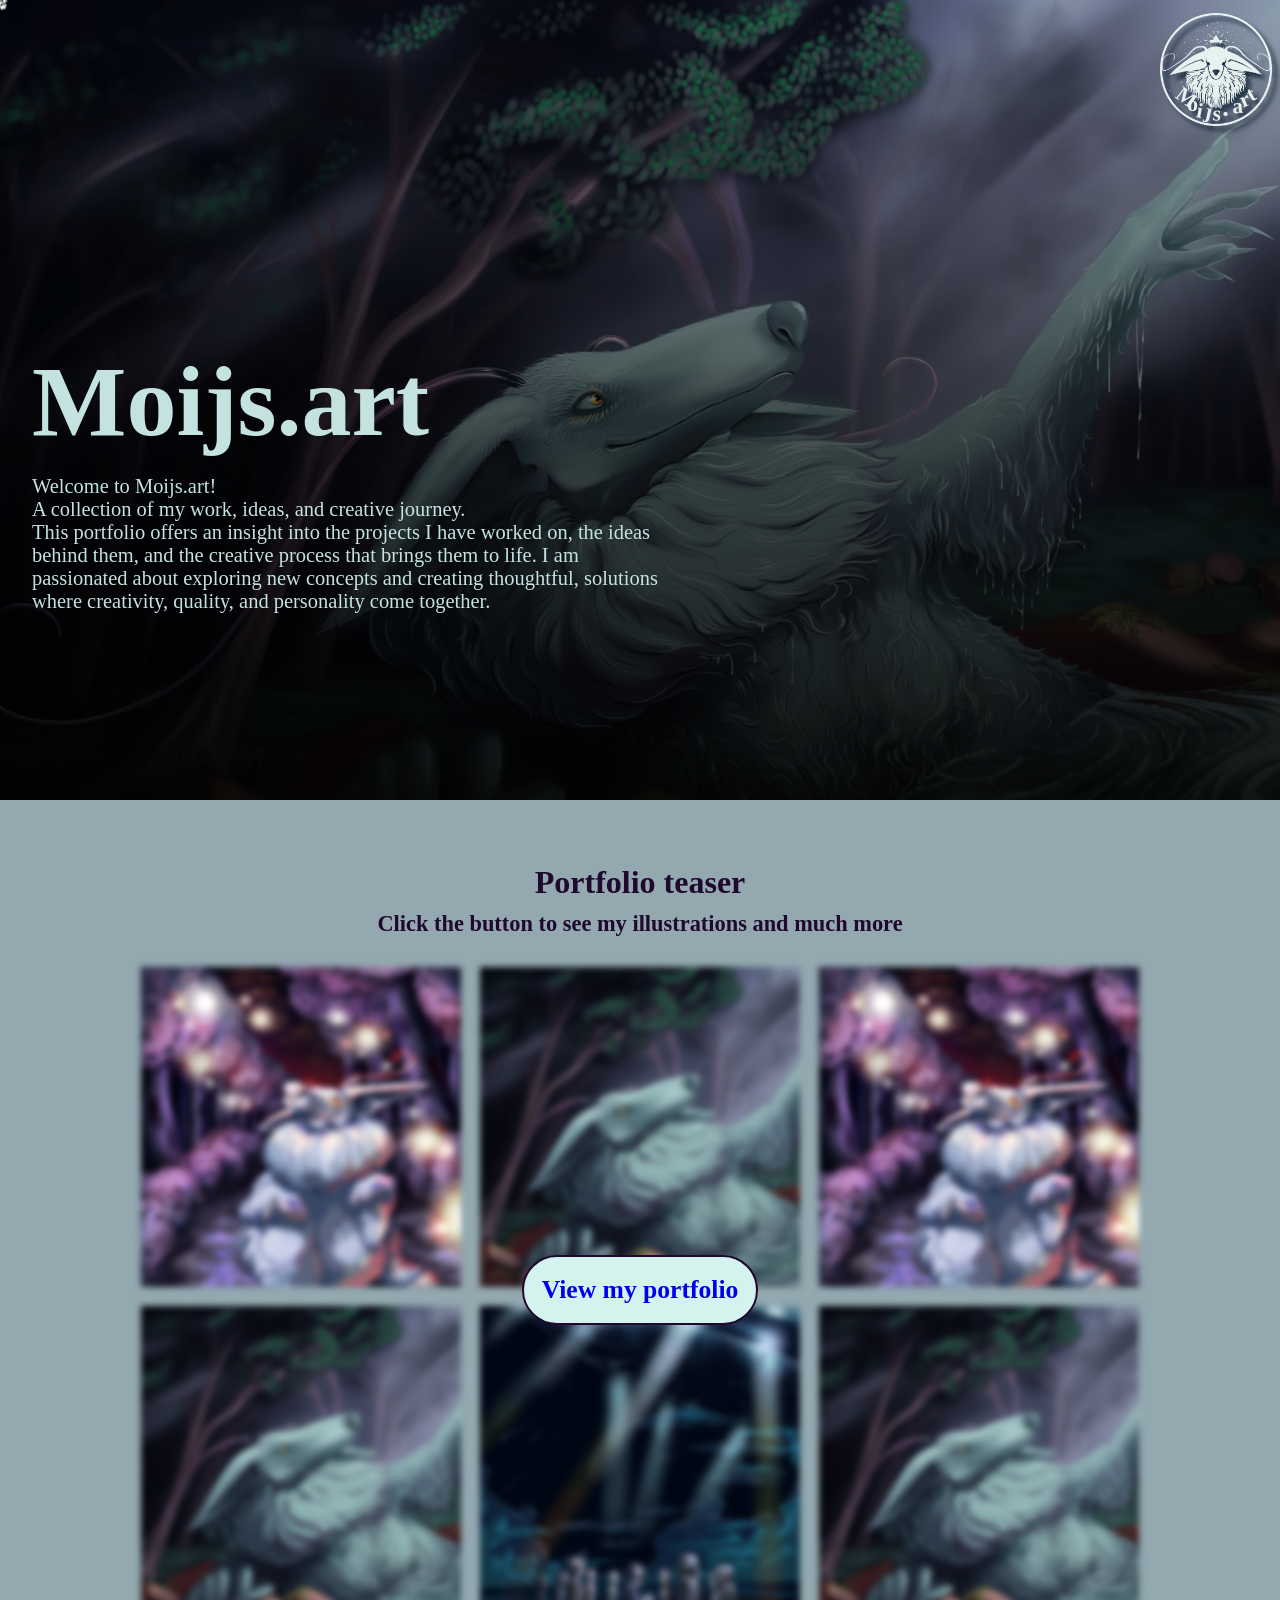
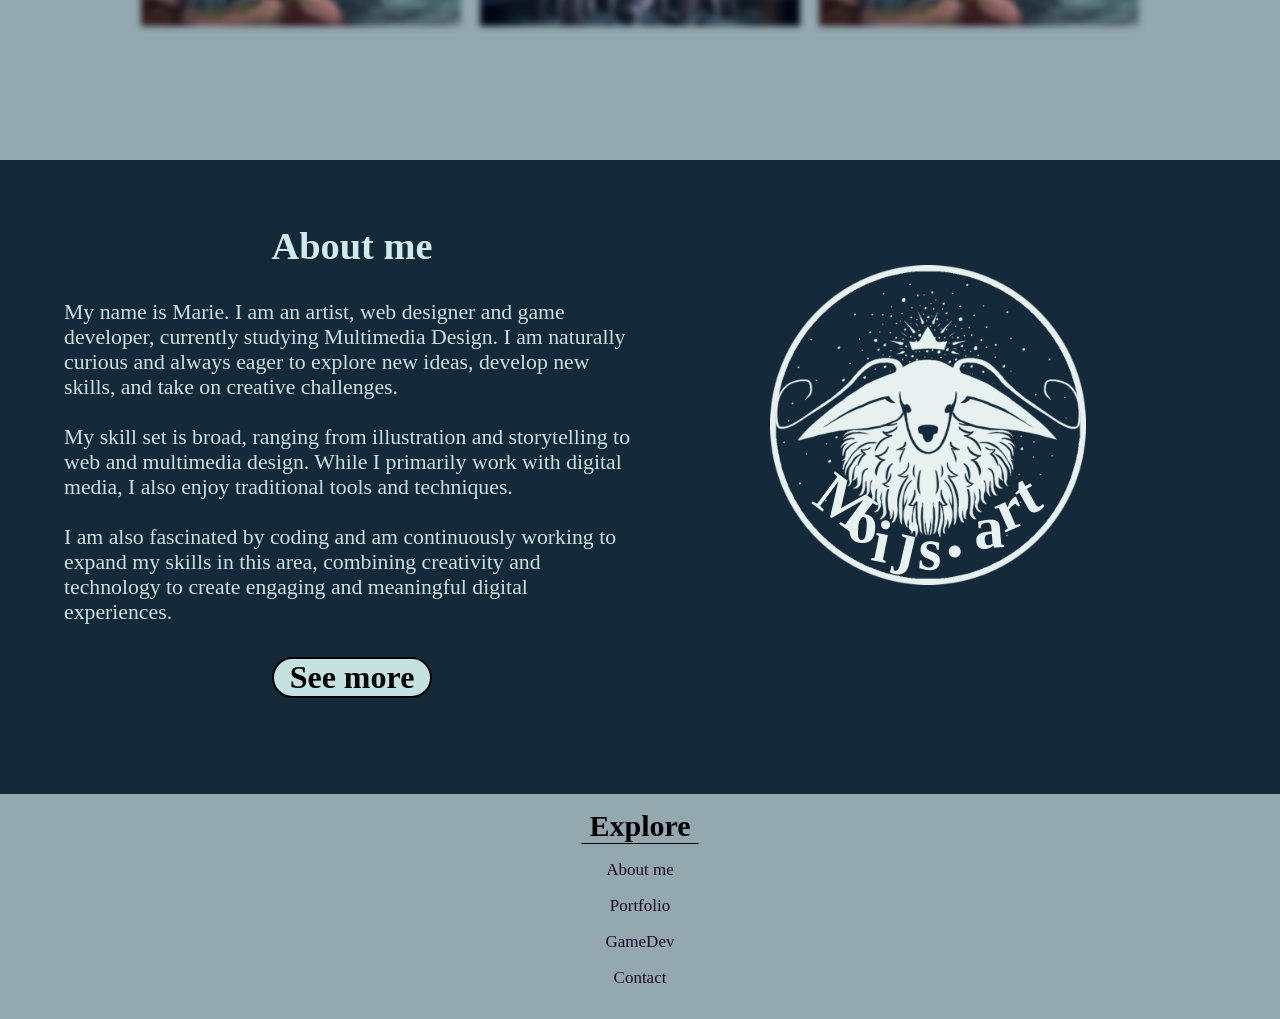
==== commit 90b31a6f: "logo shake (11/9-2026) logo shake and start footer" ====
--- a/index.html
+++ b/index.html
@@ -38,7 +38,6 @@
 </header>
 
 <main>
-
     <section class="hero">
         <div class="hero-intro">
             <h1>Moijs.art</h1>
@@ -59,8 +58,6 @@
         <h2>Portfolio teaser</h2>
         <p>Click the button to see my illustrations and much more</p>
 
-
-
         <section class="portfolio-teaser">
             <img src="portfolie/møjs%201.jpg" alt="billede">
             <img src="portfolie/møjs%202.jpg" alt="billede">
@@ -68,8 +65,6 @@
             <img src="portfolie/møjs%202.jpg" alt="billede">
             <img src="portfolie/ufo-dode.jpg" alt="billede">
             <img src="portfolie/møjs%202.jpg" alt="billede">
-
-
         </section>
 
         <button class="portfolio-more" >
@@ -106,6 +101,10 @@
             </a>
         </section>
     </div>
+
+    <section class="contact">
+
+    </section>
 </main>
 
 <section class="contact">
@@ -114,7 +113,23 @@
 
 
 <footer>
-
+    <section class="footer-nav">
+        <h2>Explore</h2>
+            <ul class="footer-list">
+                <li>
+                    <a href="portfolio.html">About me</a>
+                </li>
+                <li>
+                    <a href="portfolio.html">Portfolio</a>
+                </li>
+                <li>
+                    <a href="portfolio.html">GameDev</a>
+                </li>
+                <li>
+                    <a href="portfolio.html">Contact</a>
+                </li>
+            </ul>
+    </section>
 </footer>
 
 <script src="js.js"></script>
--- a/stylesheet-index.css
+++ b/stylesheet-index.css
@@ -22,8 +22,8 @@
     cursor: none;
 }
 .cursor-dot {
-    width: 34px;
-    height: 45px;
+    width: 20px;
+    height: 25px;
 
     background-image: url('assets/mus.svg');
     background-size: cover;
@@ -66,12 +66,26 @@
 
     z-index: 100;
 }
+
 .logo {
     width: 7rem;
     display: block;
 
 
-    transition: transform 0.2s ease, filter 0.2s ease;
+    animation: rystOgDrej 0.8s ease-in-out;
+}
+@keyframes rystOgDrej {
+    0%   { transform: translateX(0) rotate(0deg); }
+    10%  { transform: translateX(-8px) rotate(-3deg); }
+    20%  { transform: translateX(7px) rotate(2.5deg); }
+    30%  { transform: translateX(-6px) rotate(-2deg); }
+    40%  { transform: translateX(5px) rotate(1.5deg); }
+    50%  { transform: translateX(-4px) rotate(-1deg); }
+    60%  { transform: translateX(3px) rotate(0.5deg); }
+    70%  { transform: translateX(-2px) rotate(-0.5deg); }
+    80%  { transform: translateX(1px) rotate(0.2deg); }
+    90%  { transform: translateX(-0.5px) rotate(-0.1deg); }
+    100% { transform: translateX(0) rotate(0deg); }
 }
 .logo-button:hover .logo {
     transform: scale(1.1);
@@ -79,7 +93,7 @@
     filter: drop-shadow(0 0 5px rgb(193, 6, 193));
 }
 
-.nav {
+.nav{
     position: fixed;
     display: flex;
     flex-direction: column;
@@ -176,11 +190,12 @@
     }
 
     .hero-intro p {
-        padding: 1rem 4rem 2rem 0;
+        padding: 1rem 4rem 0.2rem 0;
         font-size: clamp(15px, 1.6vw, 50px);
         color: var(--primary-tekst-color);
         font-family: Tahoma;
     }
+
 
 .portfolio-container {
     position: relative;
@@ -248,6 +263,7 @@
 .portfolio-more:hover{
     transform: scale(1.1);
     transition: transform 0.2s ease;
+    border-color: var(--primary-hover-color);
 }
 .portfolio-more a{
     text-decoration: none;
@@ -320,6 +336,46 @@
     color: var(--primary-hover-color);
 }
 
+.footer-nav{
+    display: flex;
+    justify-content: start;
+    align-items: center;
+    flex-direction: column;
+
+    background-color: var(--light-bg-color);
+
+    padding: 15px;
+}
+.footer-nav h2{
+    font-size: clamp(15px, 12vw, 30px);
+    font-family: Gaegu;
+    font-weight: bold;
+
+    padding-left: 0.5rem;
+    padding-right: 0.5rem;
+    border-bottom: 1px solid;
+}
+.footer-list{
+    list-style-type: none;
+
+}
+.footer-list li{
+    display: flex;
+    justify-content: center;
+    align-items: center;
+    margin: 1rem;
+}
+.footer-list li a{
+    text-decoration: none;
+    font-size: clamp(8px, 7vw, 17px);
+    font-family: Tahoma;
+    color: var(--primary-dark-tekst-color);
+}
+.footer-list a:hover{
+    transform: scale(1.1);
+    transition: transform 0.2s ease;
+}
+
 /*Mobil*/
 @media (max-width: 600px) {
     .hero-intro{
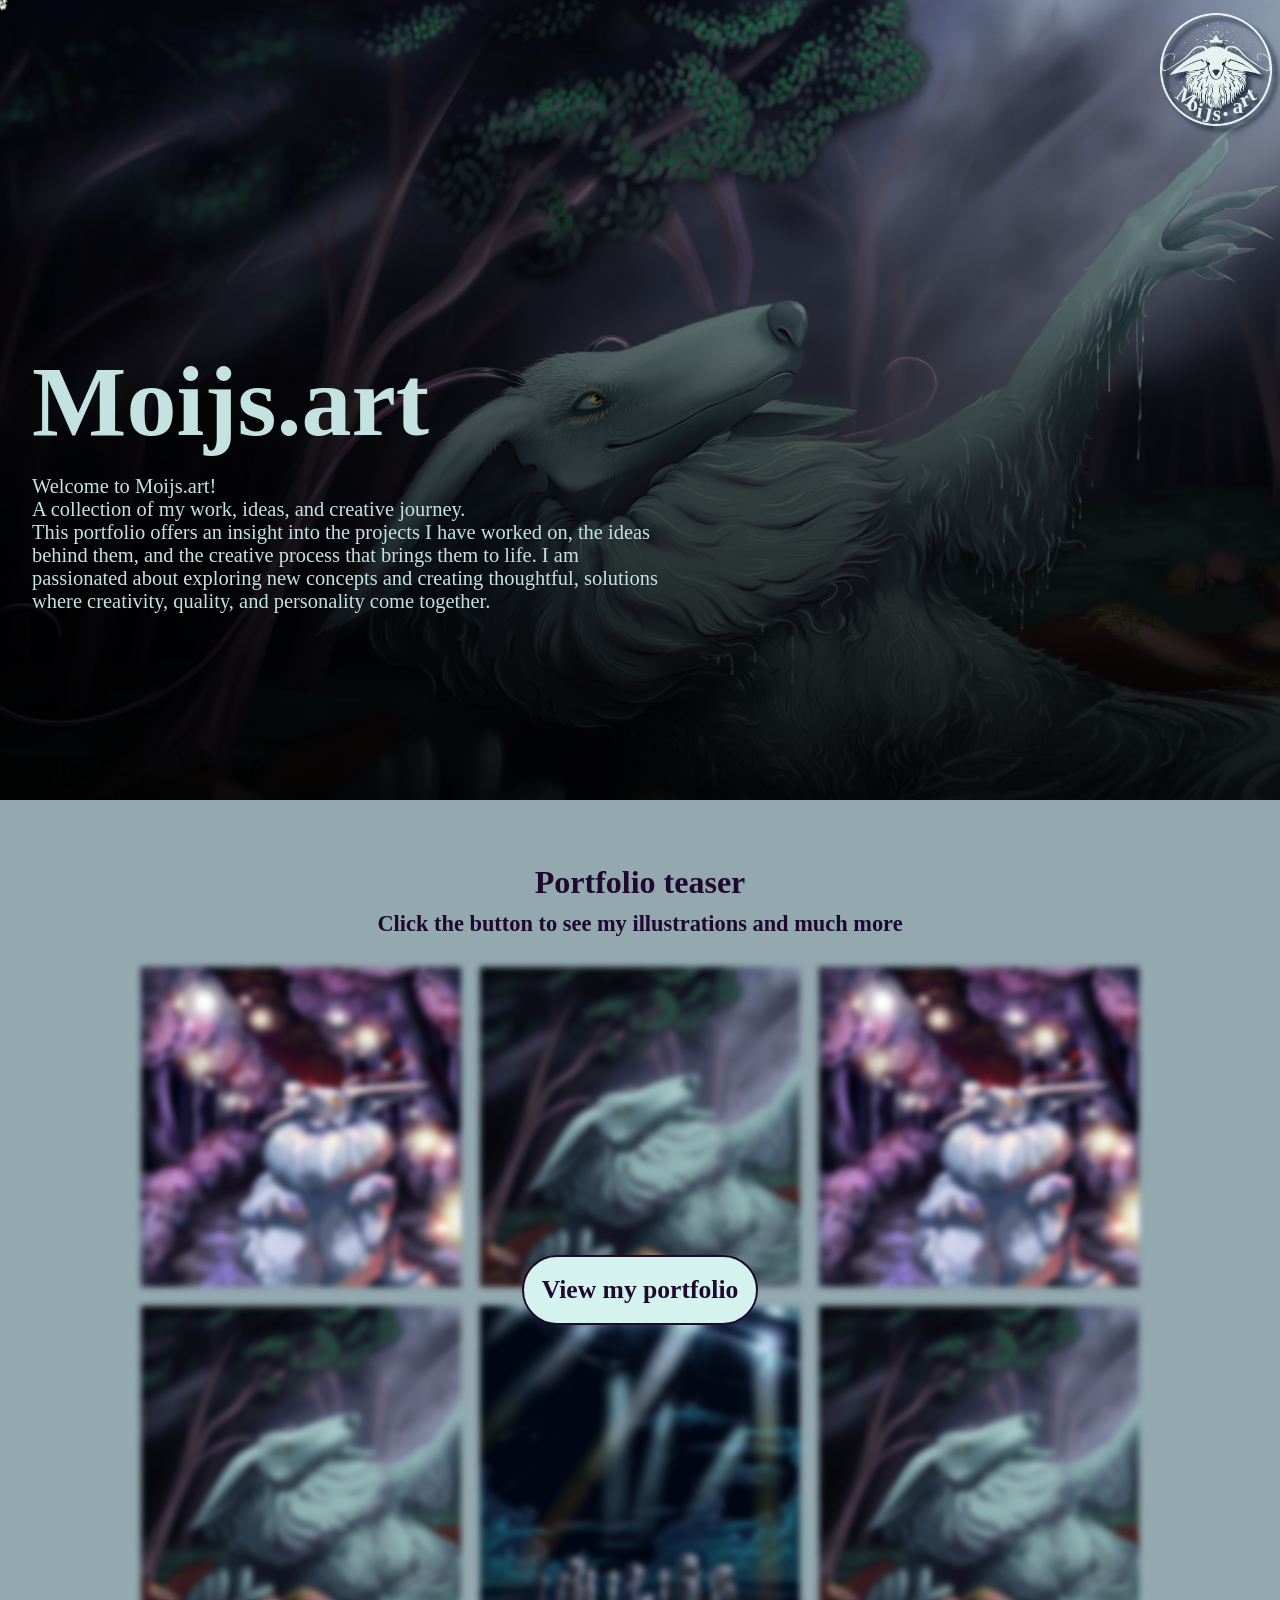
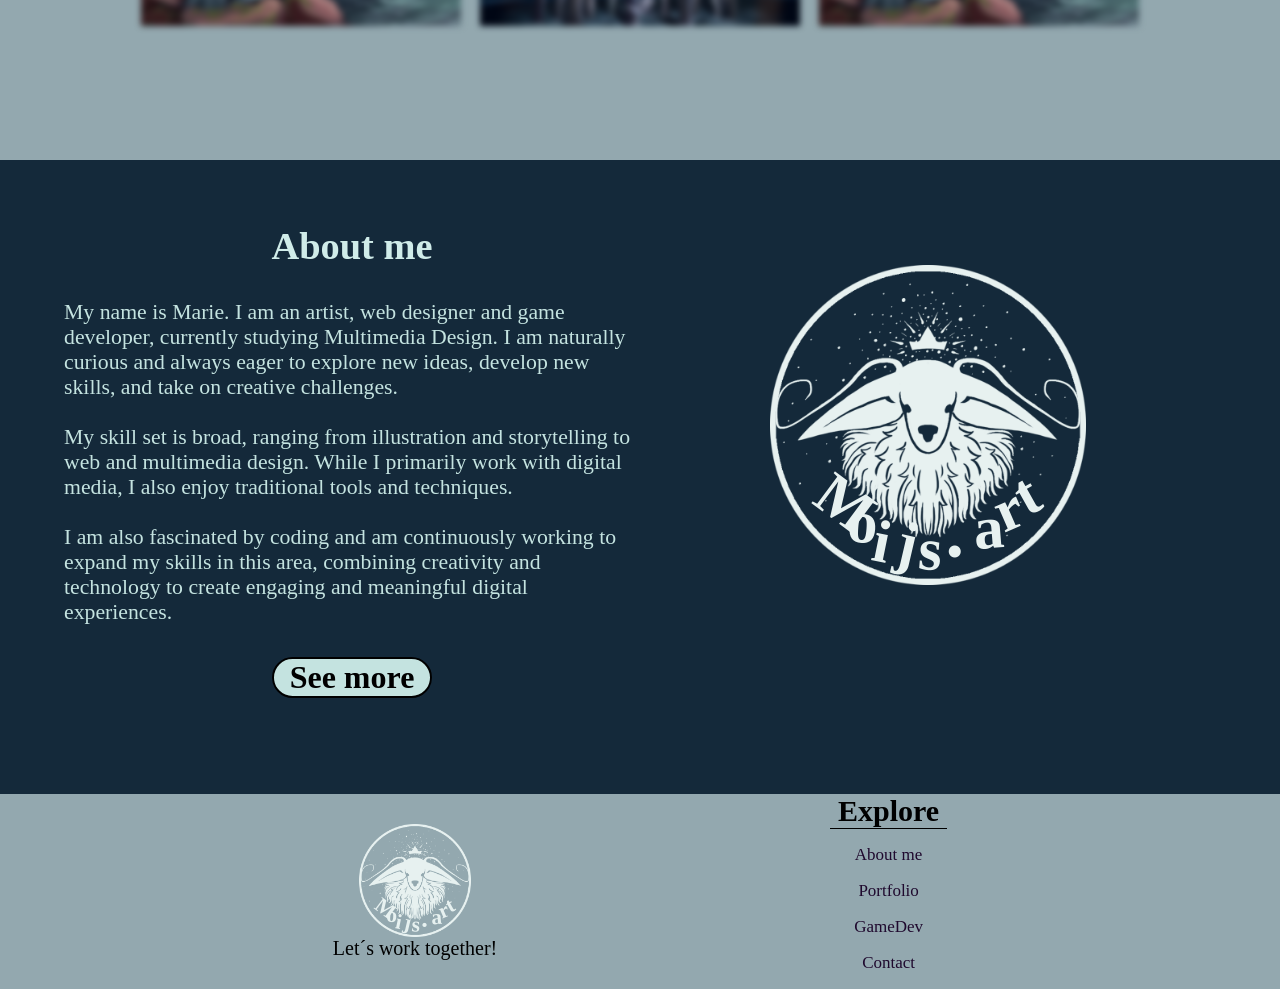
==== commit 7b1c64b8: "Portfolio site- start (12/9-2026) experiments with js" ====
--- a/index.html
+++ b/index.html
@@ -39,7 +39,7 @@
 
 <main>
     <section class="hero">
-        <div class="hero-intro">
+        <hgroup class="hero-intro">
             <h1>Moijs.art</h1>
 
             <p>
@@ -50,7 +50,7 @@
                 I am passionated about exploring new concepts and creating thoughtful,
                 solutions where creativity, quality, and personality come together.
             </p>
-        </div>
+        </hgroup>
     </section>
 
     <section class="portfolio-container">
@@ -67,11 +67,11 @@
             <img src="portfolie/møjs%202.jpg" alt="billede">
         </section>
 
-        <button class="portfolio-more" >
             <a href="portfolio.html">
-                View my portfolio
+                <button class="portfolio-more">View my portfolio
+                </button>
             </a>
-        </button>
+
     </section>
 
     <div class="fill-about">
@@ -114,7 +114,17 @@
 
 <footer>
     <section class="footer-nav">
+            <div class="img-words">
+                <img
+                        class="footer-logo"
+                        src="assets/moijs.art%20logo%202.svg"
+                        alt="Moijs.art logo" >
+
+                <p>Let´s work together!</p>
+            </div>
+        <div class="footer-container">
         <h2>Explore</h2>
+
             <ul class="footer-list">
                 <li>
                     <a href="portfolio.html">About me</a>
@@ -129,6 +139,7 @@
                     <a href="portfolio.html">Contact</a>
                 </li>
             </ul>
+        </div>
     </section>
 </footer>
 
--- a/stylesheet-index.css
+++ b/stylesheet-index.css
@@ -263,17 +263,13 @@
 .portfolio-more:hover{
     transform: scale(1.1);
     transition: transform 0.2s ease;
+    color: var(--primary-hover-color);
     border-color: var(--primary-hover-color);
 }
 .portfolio-more a{
     text-decoration: none;
     transition: transform 0.2s ease;
  }
-.portfolio-more a:hover{
-    transform: scale(1.1);
-    color: var(--primary-hover-color);
-}
-
 
 .fill-about{
     background-color: var(--dark-bg-color);
@@ -338,15 +334,14 @@
 
 .footer-nav{
     display: flex;
-    justify-content: start;
+    justify-content: space-evenly;
     align-items: center;
-    flex-direction: column;
+    flex-direction: row;
 
     background-color: var(--light-bg-color);
-
-    padding: 15px;
 }
 .footer-nav h2{
+
     font-size: clamp(15px, 12vw, 30px);
     font-family: Gaegu;
     font-weight: bold;
@@ -354,6 +349,9 @@
     padding-left: 0.5rem;
     padding-right: 0.5rem;
     border-bottom: 1px solid;
+}
+.footer-nav p{
+    font-size: clamp(10px, 8vw, 20px);
 }
 .footer-list{
     list-style-type: none;
@@ -373,7 +371,16 @@
 }
 .footer-list a:hover{
     transform: scale(1.1);
-    transition: transform 0.2s ease;
+}
+.img-words{
+    display: flex;
+    justify-content: center;
+    align-items: center;
+    flex-direction: column;
+    font-family: Gaegu;
+}
+.footer-logo{
+    width: 7rem;
 }
 
 /*Mobil*/
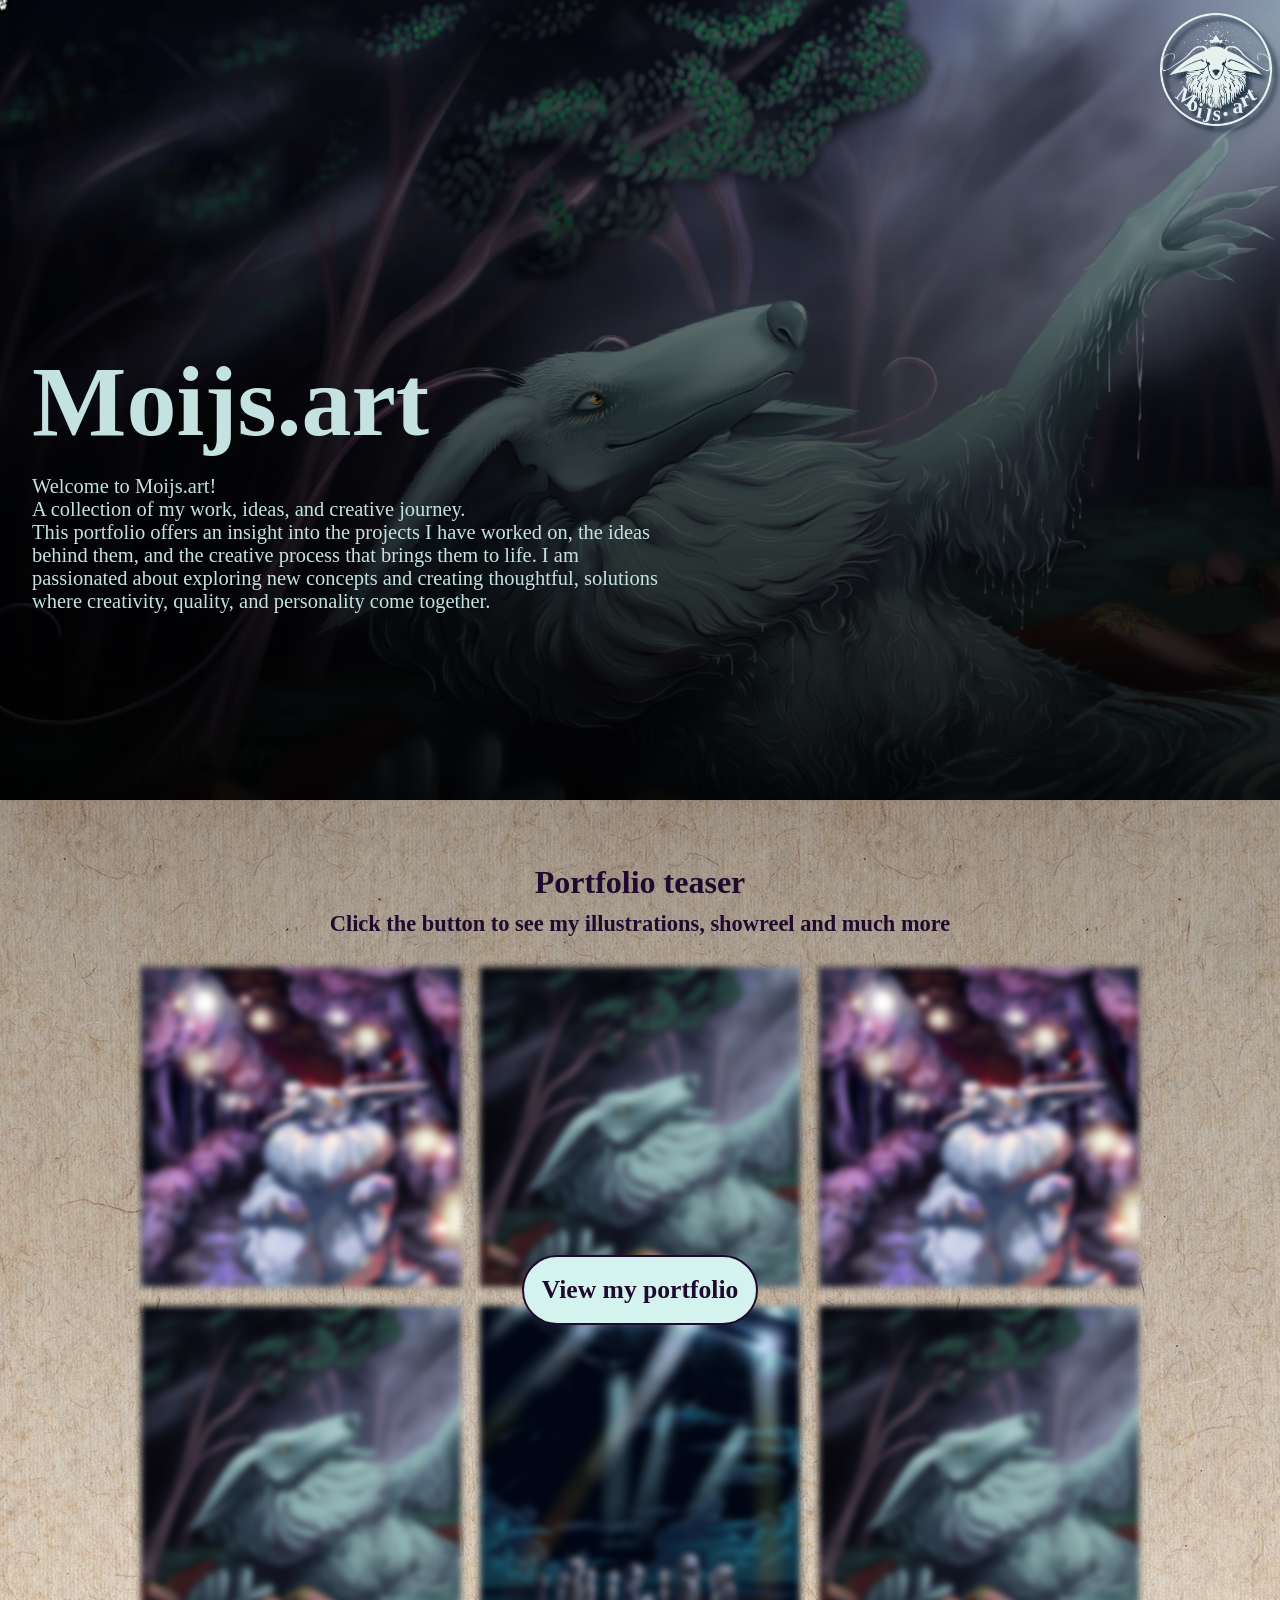
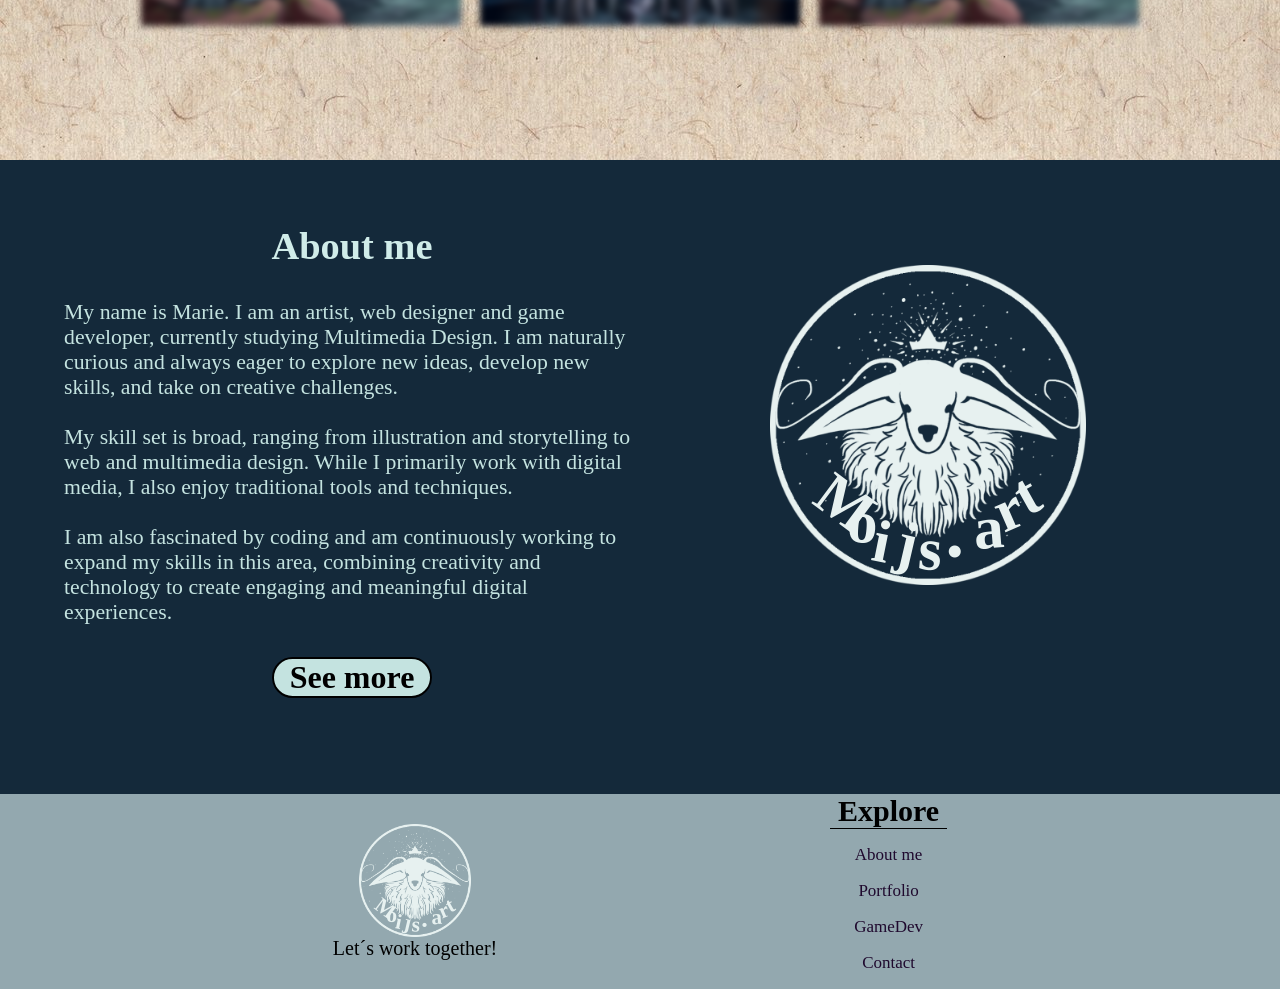
==== commit 65086050: "Portfolio (5/10-2026) Drag and view" ====
--- a/index.html
+++ b/index.html
@@ -31,7 +31,7 @@
         <a href="index.html">Home</a>
         <a href="#about">About</a>
         <a href="portfolio.html">Portfolio</a>
-        <a href="#Dev">GameDev</a>
+        <a href="#Dev">Illustrations & GameDev</a>
         <a href="#contact">Contact</a>
     </nav>
 
@@ -56,7 +56,7 @@
     <section class="portfolio-container">
 
         <h2>Portfolio teaser</h2>
-        <p>Click the button to see my illustrations and much more</p>
+        <p>Click the button to see my illustrations, showreel and much more</p>
 
         <section class="portfolio-teaser">
             <img src="portfolie/møjs%201.jpg" alt="billede">
@@ -76,7 +76,7 @@
 
     <div class="fill-about">
         <section class="about-container">
-            <hgroup class="about-me">
+            <hgroup class="about-me" id="about">
                 <h2>About me</h2>
                 <p>My name is Marie. I am an artist, web designer and game developer,
                     currently studying Multimedia Design.
@@ -127,16 +127,16 @@
 
             <ul class="footer-list">
                 <li>
-                    <a href="portfolio.html">About me</a>
+                    <a href="#about">About me</a>
                 </li>
                 <li>
                     <a href="portfolio.html">Portfolio</a>
                 </li>
                 <li>
-                    <a href="portfolio.html">GameDev</a>
+                    <a href="#gamedev">GameDev</a>
                 </li>
                 <li>
-                    <a href="portfolio.html">Contact</a>
+                    <a href="#contact">Contact</a>
                 </li>
             </ul>
         </div>
--- a/stylesheet-index.css
+++ b/stylesheet-index.css
@@ -10,6 +10,10 @@
     margin: 0;
     padding: 0;
     box-sizing: border-box;
+}
+
+html {
+    scroll-behavior: smooth;
 }
 
 body{
@@ -202,7 +206,8 @@
     display: flex;
     flex-direction: column;
     align-items: center;
-    background-color: var(--light-bg-color);
+    background-image: linear-gradient(to top, rgba(0,0,0,0), rgba(0,0,0,0.3)),
+    url("assets/paper-bg.jpg");
 
     padding: clamp(1rem, 5vw, 5rem);
 
